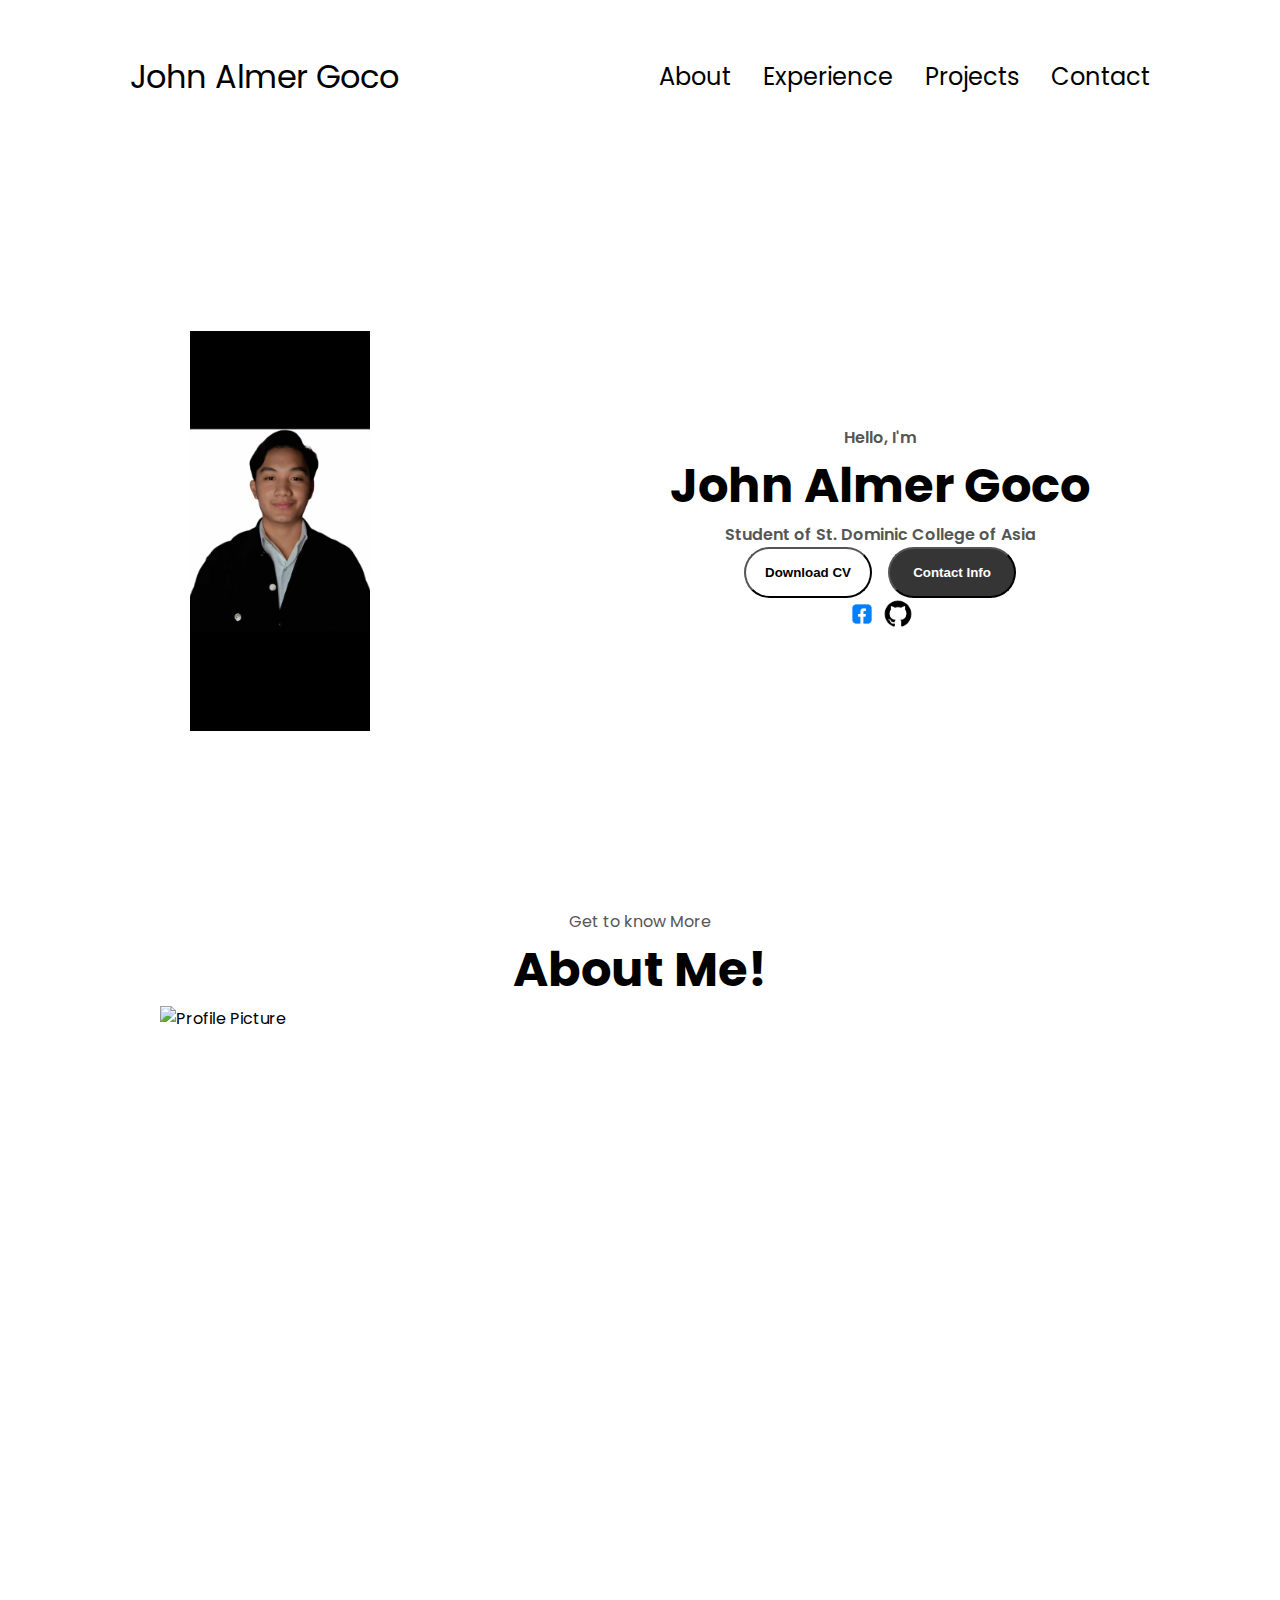
==== index.html @ 587d299a "Creating portfolio- Frontpage css/html/js" ====
<!DOCTYPE html>
<html lang="en">
<head>
    <meta charset="UTF-8">
    <meta name="viewport" content="width=device-width, initial-scale=1.0">
    <title>My Portfolio</title>
    <link rel="stylesheet" href="style.css">
    <link rel="stylesheet" href="mediaqueries.css">
</head>
<body>
    <nav id="desktop-nav">
        <div class="logo">John Almer Goco</div>
        <div>
            <ul class="nav-links">
                <li><a href="#about">About</a></li>
                <li><a href="#experience">Experience</a></li>
                <li><a href="#projects">Projects</a></li>
                <li><a href="#contact">Contact</a></li>
            </ul>
        </div>
    </nav>
    <nav id="hamburger-nav">
        <div class="logo">John Almer Goco</div>
        <div class="hamburger-menu"></div> 
        <div class="hamburger-icon" onclick="toggleMenu()">
            <span></span>
            <span></span>
            <span></span>
    </div>
    <div class="menu-links">
        <li><a href="#about" onclick="toggleMenu()">About</a></li>
        <li><a href="#experience" onclick="toggleMenu()">Experience</a></li>
        <li><a href="#projects" onclick="toggleMenu()">Projects</a></li>
        <li><a href="#contact" onclick="toggleMenu()">Contact</a></li>
      </div>
    </div>
    </nav>
    <section id="profile">
        <div class="section__pic-container">
            <img src="./assets/pp.png.jpg" alt="John Almer Goco Profile Picture"/>
        </div>
        <div class="section__text">
            <p class="section__text__p1">Hello, I'm</p>
            <h1 class="title">John Almer Goco</h1>
            <p class="secttion__text__p2">Student of St. Dominic College of Asia</p>
            <div class="btn-container">
                <button class="btn btn-color-2" 
                onclick="window.open('./assets/Goco-resume.pdf')">Download CV</button>
                <button class="btn btn-color-1" 
                onclick="window.location.href='./#contact'">Contact Info</button>
            </div>
            <div id="socials-container">
                <img 
                src="./assets/facebook-logo.png" 
                alt="My Facebook" 
                class="icon" 
                onclick="location.href= 'https://facebook.com/'"
                
                />
                <img 
                src="./assets/github-logo.png" 
                alt="My Github" 
                class="icon" 
                onclick="location.href= 'https://githubcom/'"
                
                />
            
            </div>
        </div>
    </section>
    <section id="about">
      <p class="section__text__p1">Get to know More</p>
      <h1 class="title">About Me!</h1>
      <div class="section-container">
        <div class="section__pic-container">
          <img 
          src="./assets/" 
          alt="Profile Picture"
          class="about-pic"
          />
        </div>
      </div>
    </section>
    <script src="script.js"></script>
</body>
</html>
---- style.css ----
/* GENERAL STYLING */

@import url('https://fonts.googleapis.com/css2?family=Poppins:wght@300;400;500;600&display=swap');

*{
    margin: 0;
    padding: 0;
}

body{
    font-family: 'Poppins', sans-serif;
}

html
{
    scroll-behavior: smooth;
}
p{
    color: rgb(85, 85, 85);
}

/*TRANSITION*/

a, .btn {
    transition: all 300ms ease;
}

/*DESKTOP NAV*/

nav, .nav-links{
    display: flex;
}
nav{
    justify-content: space-around;
    align-items: center;
    height: 17vh;
}
.nav-links{
    gap: 2rem;
    list-style: none;
    font-size: 1.5rem;
}
a{
    color: black;
    text-decoration: none;
    text-decoration-color: white;
}

a:hover{
    color: grey;
    text-decoration: underline;
    text-underline-offset: 1rem;
    text-decoration-color: rgb(181, 181, 181);
}

.logo{
    font-size: 2rem;
} 
.logo:hover{
    cursor: default
}
/* HAMBURGER MENU */

#hamburger-nav{
    display: none;
}

.hamburger-menu{
    position:relative;
    display: inline-block;
}

.hamburger-icon{
    display: flex;
    flex-direction: column;
    justify-content: space-between;
    height: 24px;
    width: 30px;
    cursor: pointer;
}

.hamburger-icon span{
    height: 2px;
    width: 100%;
    background-color: black;
    transition: all 0.3 ease-in-out;
}

.menu-links {
    position: absolute;
    top: 100%;
    right: 0%;
    background-color: white;
    width: fit-content;
    max-height: 0;
    overflow: hidden;
    transition: all 0.3s ease-in-out;

}
.menu-links a {
    display: block;
    padding: 10px;
    text-align: center;
    font-size: 1.5rem;
    color: black;
    text-decoration: none;
    transition: all 0.3s ease-in-out;
}

.menu-links li{
    list-style: none;
}

.menu-links.open{
    max-height: 300px;
}

.hamburger-icon.open span:first-child {
    transform: rotate(45deg) translate(10px, 5px);
}

.hamburger-icon.open span:nth-child(2) {
    opacity: 0;
}

.hamburger-icon.open span:last-child {
    transform: rotate(-45deg) translate(10px, -5px);
}

.hamburger-icon span:first-child {
    transform: none;
}

.hamburger-icon span:first-child {
    opacity: 1;
}

.hamburger-icon span:first-child { 
    transform: none;
}
/* SECTIONS */

section {
    padding-top: 4vh;
    height: 96vh;
    margin: 0 10rem;
    box-sizing: border-box;
    min-height: fit-content;
}

.section-container {
    display: flex;   
}

/* PROFILE SECTION */

#profile{
    display: flex;
    justify-content: center;
    gap: 5rem;
    height: 80vh;
}

.section__pic-container{
    display: flex;
    height: 400px;
    width: 400px;
    margin: auto 0;
}

.section__text{
    align-self: center;
    text-align: center;
}

.section__text p{
    font-weight: 600;
}

.section__text__p1 {
    text-align: center;
}

.section__text__p2 {
    font-size: 1.75rem;
    margin-bottom: 2rem;
}

.title{
    font-size: 3rem;
    text-align: center;
}

#social-container{
    display: flex;
    justify-content: center;
    margin-top: 1rem;
    gap: 1rem;  
}

/* ICONS */

.icon{
    cursor: pointer;
    height: 2rem;
}

/* BUTTON */

.btn-container{
    display: flex;
    justify-content: center;
    gap: 1rem;
}

.btn{
    font-weight: 600;
    transition: all 300ms ease;
    padding: 1rem;
    width: 8rem;
    border-radius: 2rem;
}
.btn-color-1,
.btn-color-2 {
    border: rgb(53, 53, 53) 0.1 solid;  
}

.btn-color-1:hover,
.btn-color-2:hover {
    cursor: pointer;
}

.btn-color-1,
.btn-color-2:hover {
    background: rgb(53, 53, 53);
    color: white; 
}

.btn-color-1:hover{
    background: rgb(0, 0, 0);
}

.btn-color-2 {
    background: none;
}

.btn-color-2:hover{
    border: rgb(255, 255, 255) 0.1 solid;
}

.btn-container{
    gap: 1rem;  
}
---- mediaqueries.css ----
@media screen and (max-width: 1200px) {
    #desktop-nav{
        display: none;
    }
    #hamburger-nav {
        display: flex;
    }
}
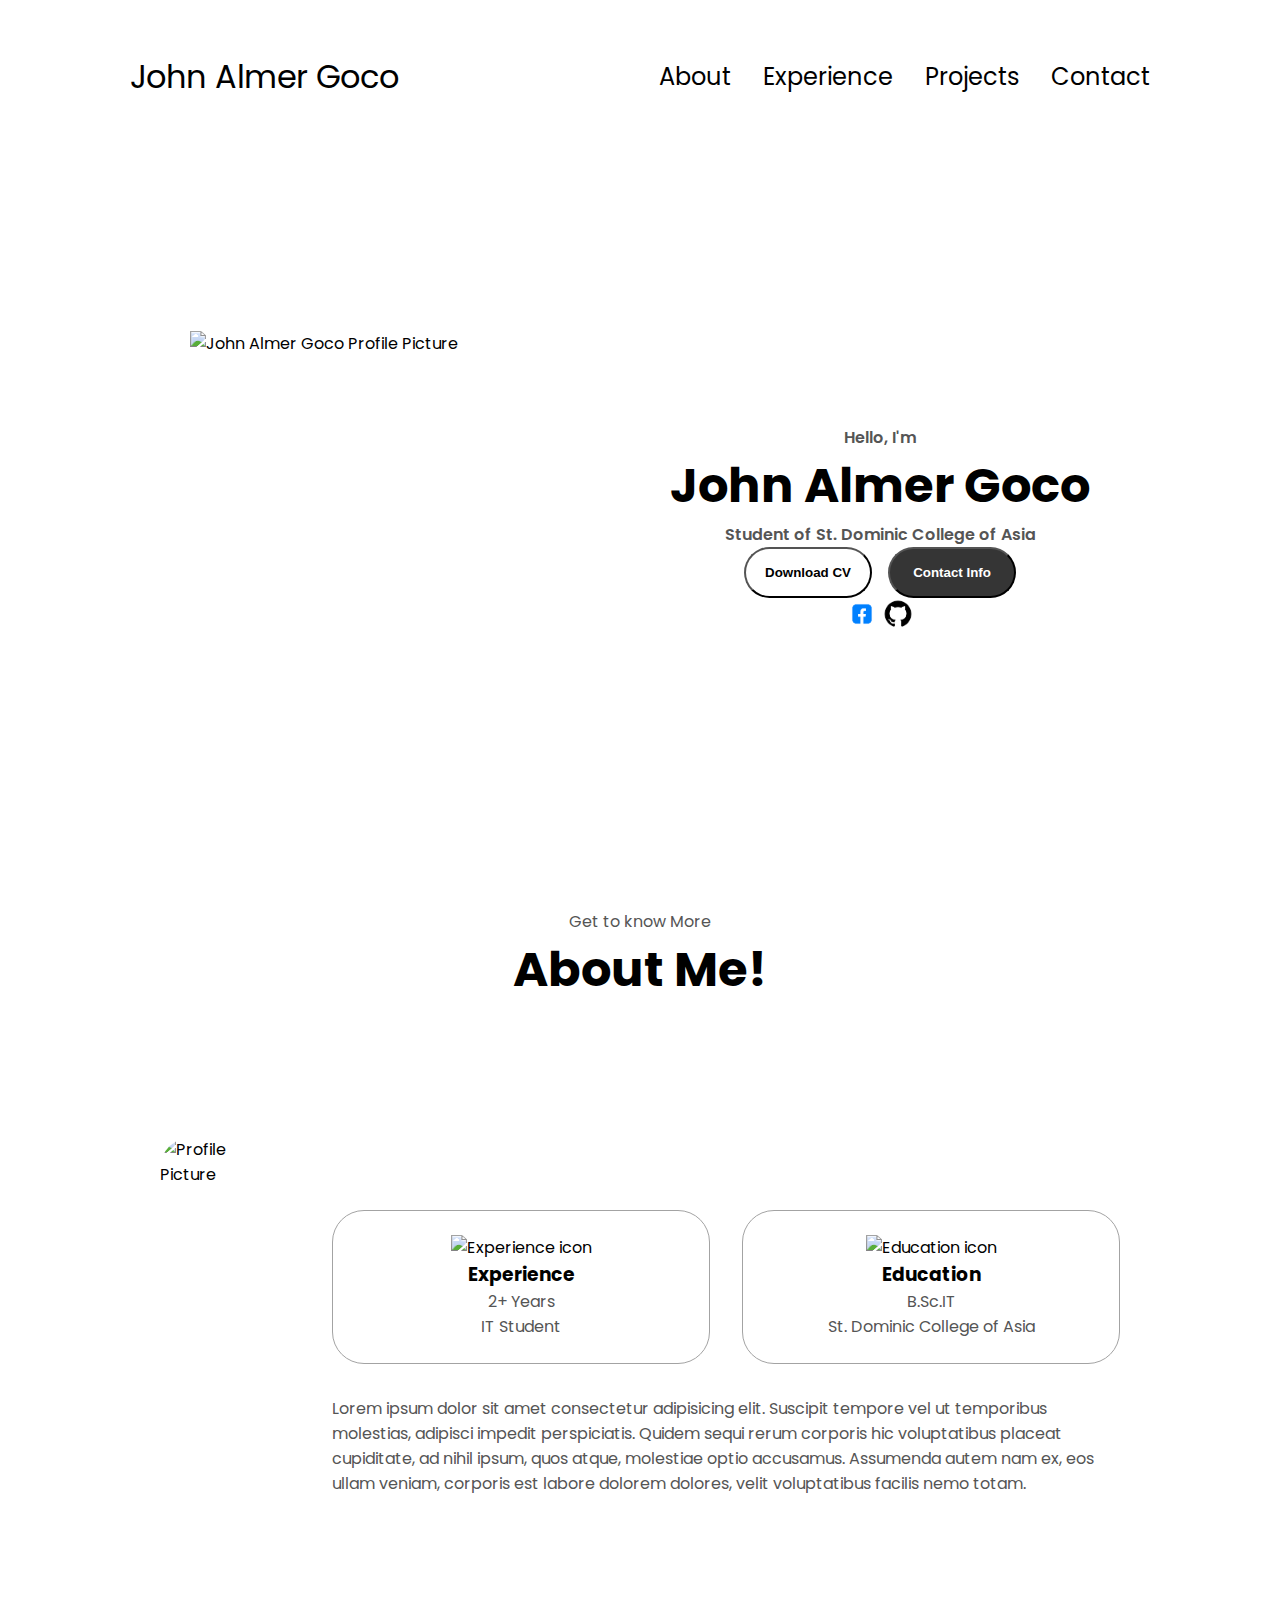
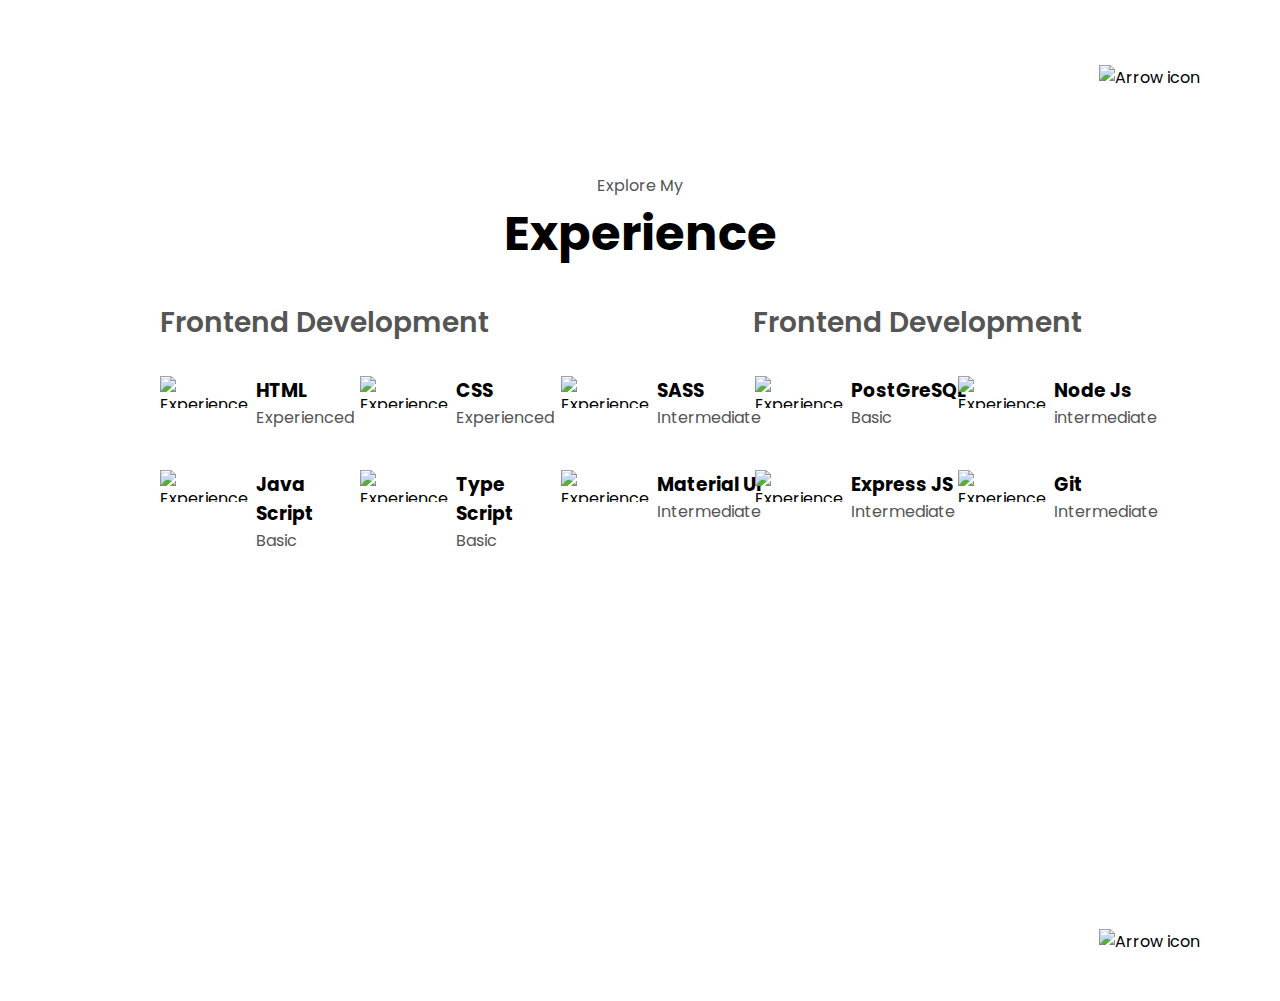
==== commit e2b616d2: "Update" ====
--- a/index.html
+++ b/index.html
@@ -37,7 +37,7 @@
     </nav>
     <section id="profile">
         <div class="section__pic-container">
-            <img src="./assets/pp.png.jpg" alt="John Almer Goco Profile Picture"/>
+            <img src="./assets/front-pp.jpg" alt="John Almer Goco Profile Picture"/>
         </div>
         <div class="section__text">
             <p class="section__text__p1">Hello, I'm</p>
@@ -61,7 +61,7 @@
                 src="./assets/github-logo.png" 
                 alt="My Github" 
                 class="icon" 
-                onclick="location.href= 'https://githubcom/'"
+                onclick="location.href= 'https://github.com/'"
                 
                 />
             
@@ -79,7 +79,161 @@
           class="about-pic"
           />
         </div>
+        <div class="about-details-container">
+            <div class="about-containers">
+                <div class="details-container">
+                    <img src="./assets/" 
+                    alt="Experience icon"
+                    class="icon"
+                    />
+                    <h3>Experience</h3>
+                    <p>2+ Years <br>IT Student</p>
+                </div>
+                <div class="details-container">
+                    <img src="./assets/" 
+                    alt="Education icon"
+                    class="icon"
+                    />
+                    <h3>Education</h3>
+                    <p>B.Sc.IT<br>St. Dominic College of Asia</p>
+                </div>
+            </div>
+            <div class="text-container">
+                <p>Lorem ipsum dolor sit amet consectetur adipisicing elit. Suscipit tempore vel ut temporibus 
+                    molestias, adipisci impedit perspiciatis. Quidem sequi rerum corporis 
+                    hic voluptatibus placeat cupiditate, ad nihil ipsum, quos atque, molestiae optio accusamus. 
+                    Assumenda autem nam ex, eos ullam veniam, corporis est labore dolorem dolores, 
+                    velit voluptatibus facilis nemo totam.
+                </p>
+            </div>
+        </div>
       </div>
+      <img src="./assets/" alt="Arrow icon" class="icon arrow" 
+      onclick="location.href= './#experience'"/>
+    </section>
+    <section id="experience">
+        <p class="section__text__p1">Explore My</p>
+        <h1 class="title">Experience</h1>
+        <div class="experience-details-container">
+            <div class="about-containers">
+                <div class="details-containers">
+                    <h2 class="experience-sub-title">Frontend Development</h2>
+                    <div class="article-container">
+                       <article>
+                        <img src="./assets/" 
+                        alt="Experience icon"
+                        class="icon"
+                        />
+                        <div>
+                            <h3>HTML</h3>
+                            <p>Experienced</p>
+                        </div>
+                       </article>
+                       <article>
+                        <img src="./assets/" 
+                        alt="Experience icon"
+                        class="icon"
+                        />
+                        <div>
+                            <h3>CSS</h3>
+                            <p>Experienced</p>
+                        </div>
+                       </article>
+                       <article>
+                        <img src="./assets/" 
+                        alt="Experience icon"
+                        class="icon"
+                        />
+                        <div>
+                            <h3>SASS</h3>
+                            <p>Intermediate</p>
+                        </div>
+                       </article>
+                       <article>
+                        <img src="./assets/" 
+                        alt="Experience icon"
+                        class="icon"
+                        />
+                        <div>
+                            <h3>Java Script</h3>
+                            <p>Basic</p>
+                        </div>
+                       </article>
+                       <article>
+                        <img src="./assets/" 
+                        alt="Experience icon"
+                        class="icon"
+                        />
+                        <div>
+                            <h3>Type Script</h3>
+                            <p>Basic</p>
+                        </div>
+                       </article>
+                       <article>
+                        <img src="./assets/" 
+                        alt="Experience icon"
+                        class="icon"
+                        />
+                        <div>
+                            <h3>Material UI</h3>
+                            <p>Intermediate</p>
+                        </div>
+                       </article>
+                    </div>
+                </div>
+                <div class="details-containers">
+                    <h2 class="experience-sub-title">Frontend Development</h2>
+                    <div class="article-container">
+                       <article>
+                        <img src="./assets/" 
+                        alt="Experience icon"
+                        class="icon"
+                        />
+                        <div>
+                            <h3>PostGreSQL</h3>
+                            <p>Basic</p>
+                        </div>
+                       </article>
+                       <article>
+                        <img src="./assets/" 
+                        alt="Experience icon"
+                        class="icon"
+                        />
+                        <div>
+                            <h3>Node Js</h3>
+                            <p>intermediate</p>
+                        </div>
+                       </article>
+                       <article>
+                        <img src="./assets/" 
+                        alt="Experience icon"
+                        class="icon"
+                        />
+                        <div>
+                            <h3>Express JS</h3>
+                            <p>Intermediate</p>
+                        </div>
+                       </article>
+                       <article>
+                        <img src="./assets/" 
+                        alt="Experience icon"
+                        class="icon"
+                        />
+                        <div>
+                            <h3>Git</h3>
+                            <p>Intermediate</p>
+                        </div>
+                       </article>
+                    </div>
+                </div>
+            </div>
+        </div>
+        <img 
+        src="./assets/" 
+        alt="Arrow icon" 
+        class="icon arrow" 
+        onclick="location.href= './#experience'"
+        />
     </section>
     <script src="script.js"></script>
 </body>
--- a/style.css
+++ b/style.css
@@ -252,5 +252,96 @@
     gap: 1rem;  
 }
 
-
-
+/* ABOUT SECTION */
+
+#about{
+   position: relative;
+}
+
+.about-containers {
+    gap: 2rem;
+    margin-bottom: 2rem;
+    margin-top: 2rem;
+}
+
+.about-details-container{
+    justify-content: center;
+    flex-direction: column;
+}
+
+.about-containers, 
+.about-details-container{
+    display: flex;
+}
+
+.about-pic {
+    border-radius: 2rem;
+}
+
+.arrow{
+    position: absolute;
+    right: -5rem;
+    bottom: 2.5rem;
+}
+
+.details-container {
+    padding: 1.5rem;
+    flex: 1;
+    background: white;
+    border-radius: 2rem;
+    border: rgb(53, 53, 53) 0.1rem solid;
+    border-color: rgb(163, 163, 163);
+    text-align: center;
+}
+
+.section-container{
+    gap: 4rem;
+    height: 80%;
+}
+
+.section__pic-container{
+    height: 400px;
+    width: 400px;
+    margin: auto 0;
+}
+/* EXPERIENCE SECTION */
+
+#experience{
+    position: relative;
+}
+
+.experience-sub-title{
+    color: rgb(85, 85, 85);
+    font-weight: 600;
+    font-size: 1.75rem;
+    margin-bottom: 2rem;
+}
+
+.experience-details-container{
+    display: flex;
+    justify-content: center;
+    flex-direction: column;
+}
+
+.article-container{
+    display: flex;
+    text-align: initial;
+    flex-wrap: wrap;
+    flex-direction: row;
+    gap: 2.5rem;
+    justify-content: space-around;
+}
+
+article{
+    display: flex;
+    width: 10rem;
+    justify-content: space-around;
+    gap: 0.5rem;
+}
+
+article .icon{
+    cursor: default;
+}
+
+
+
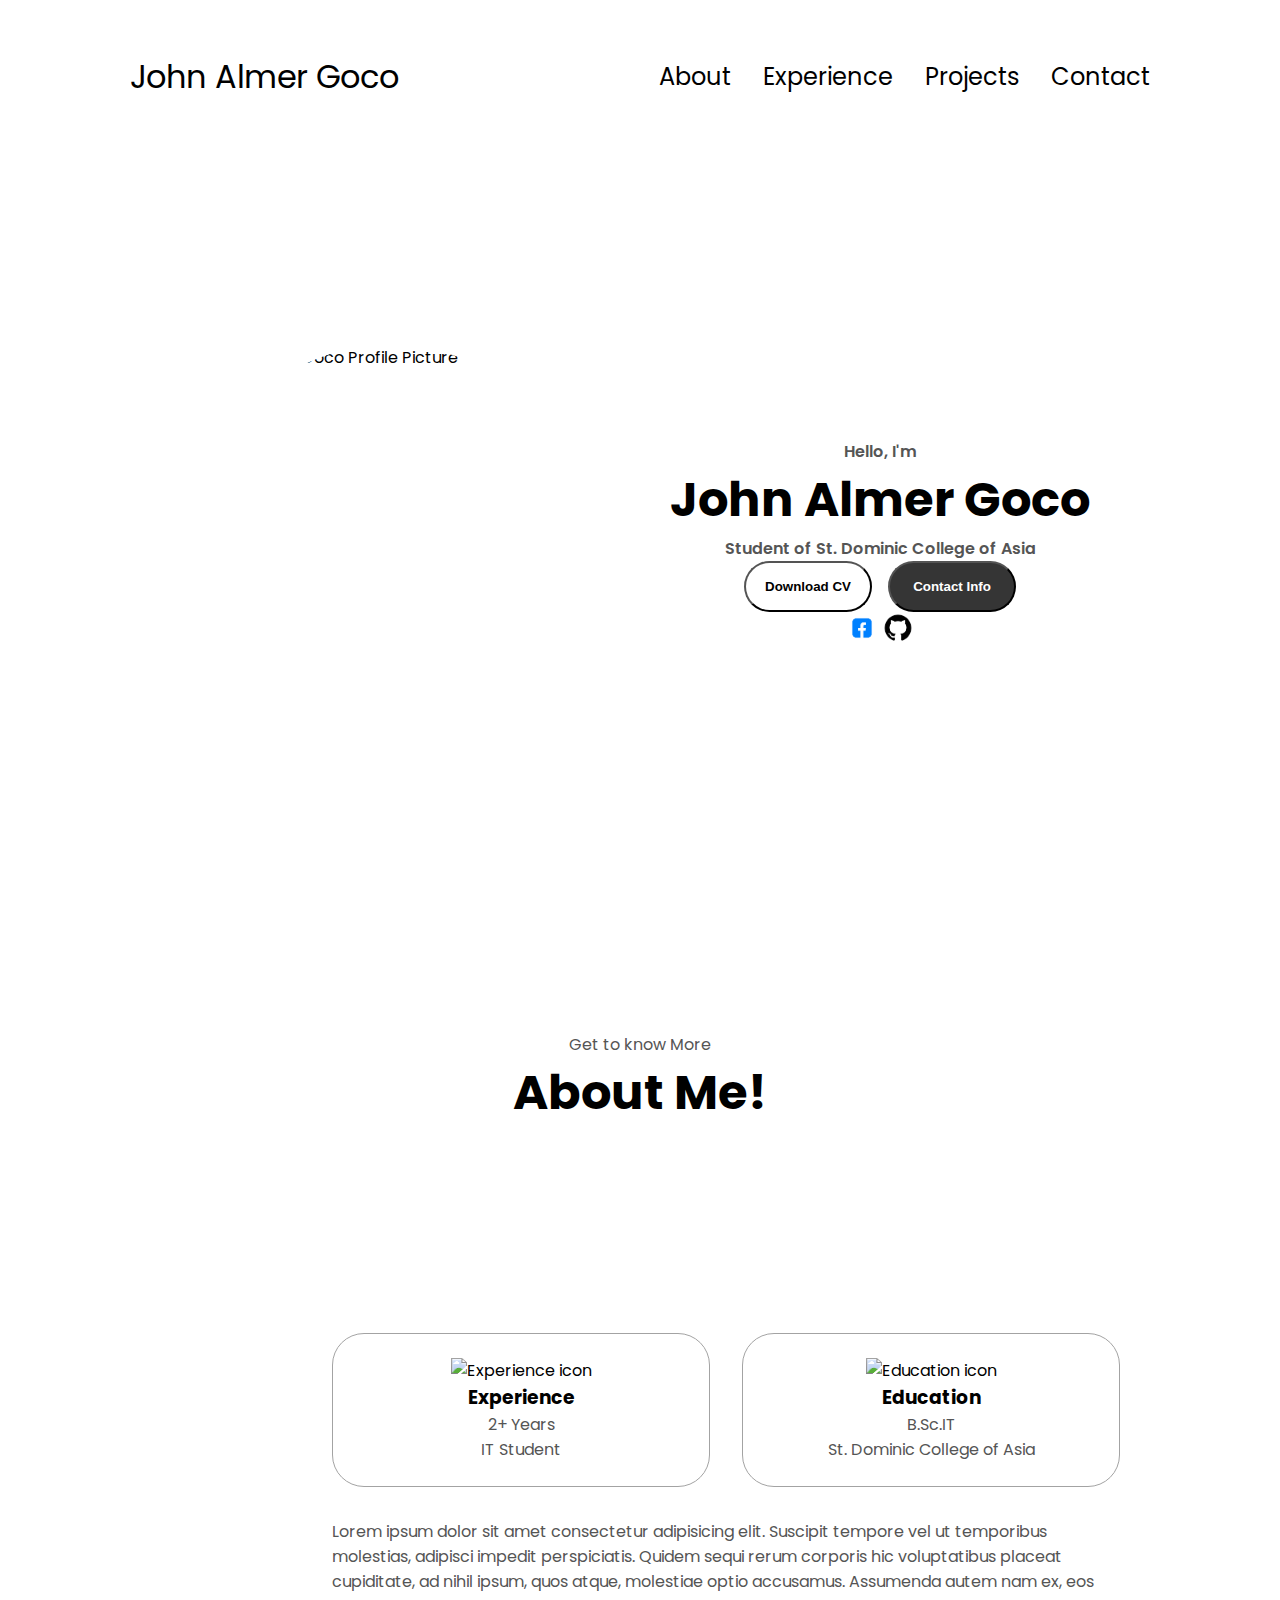
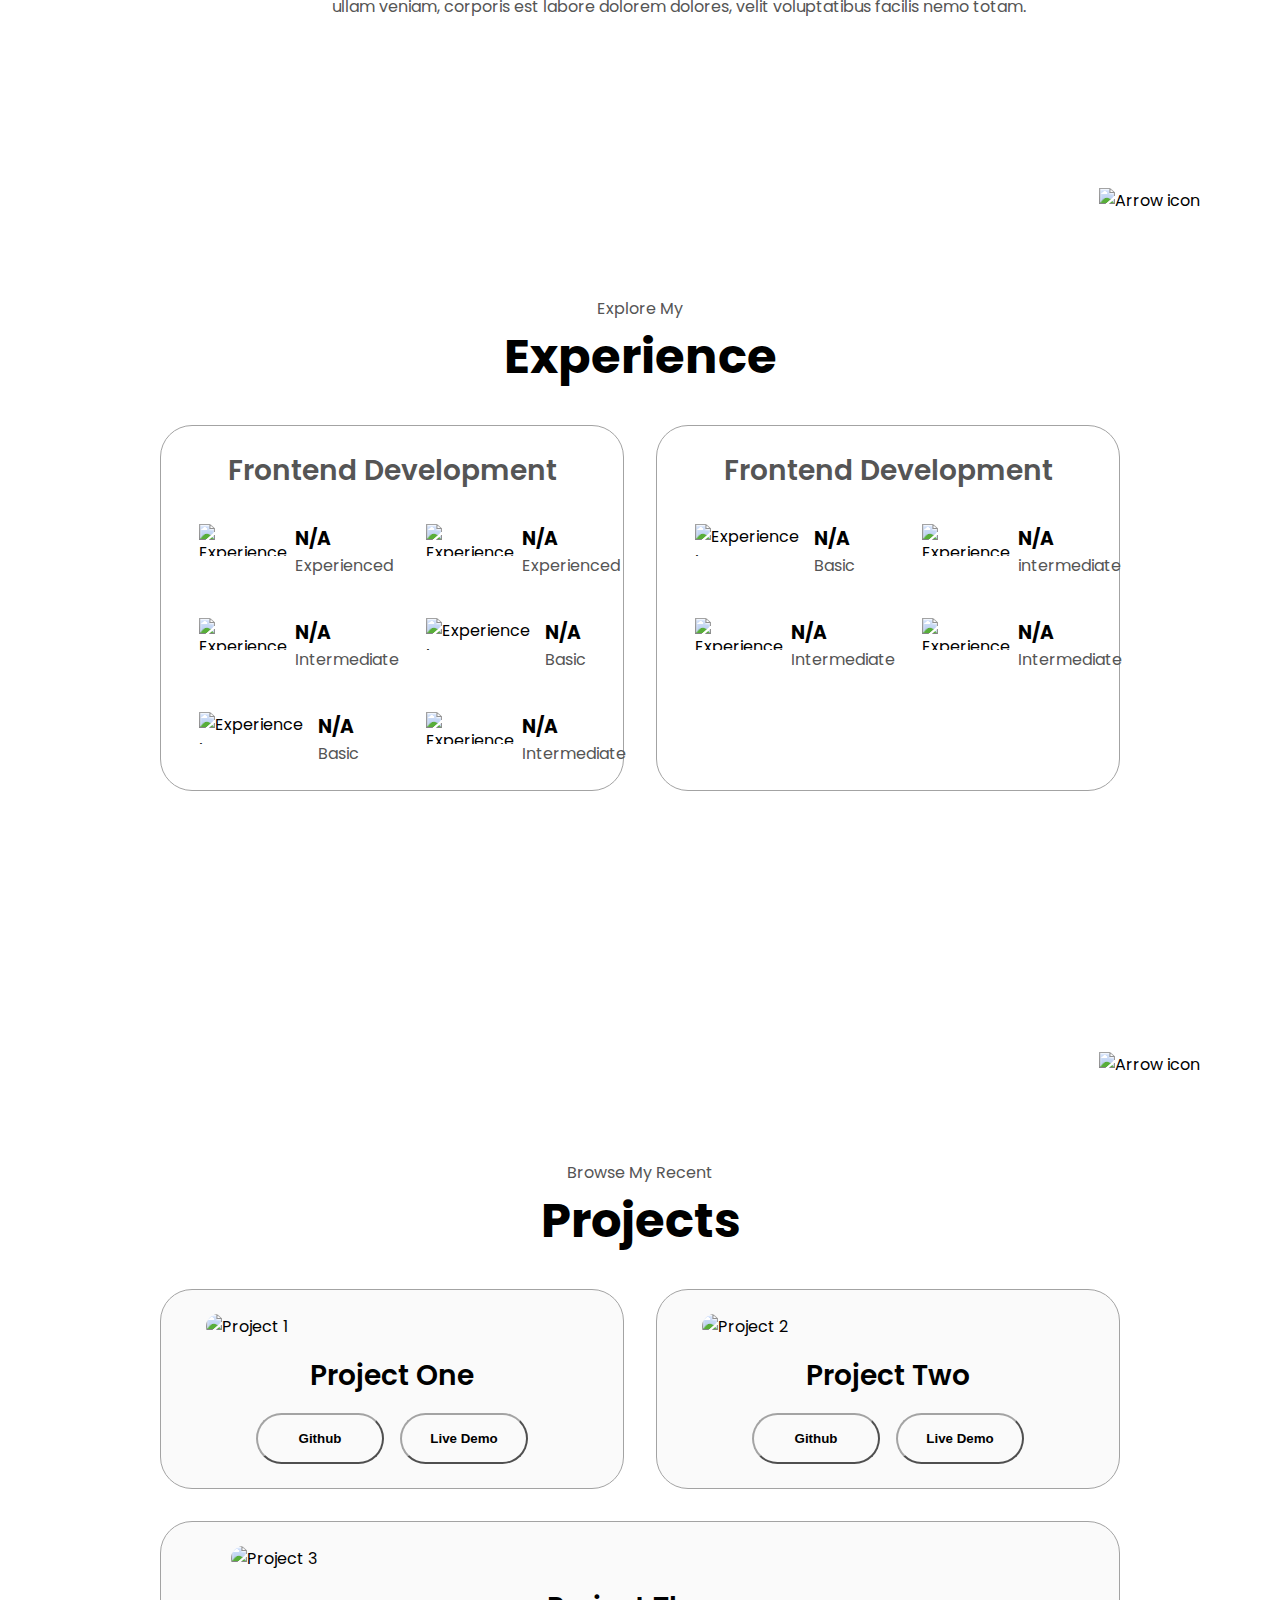
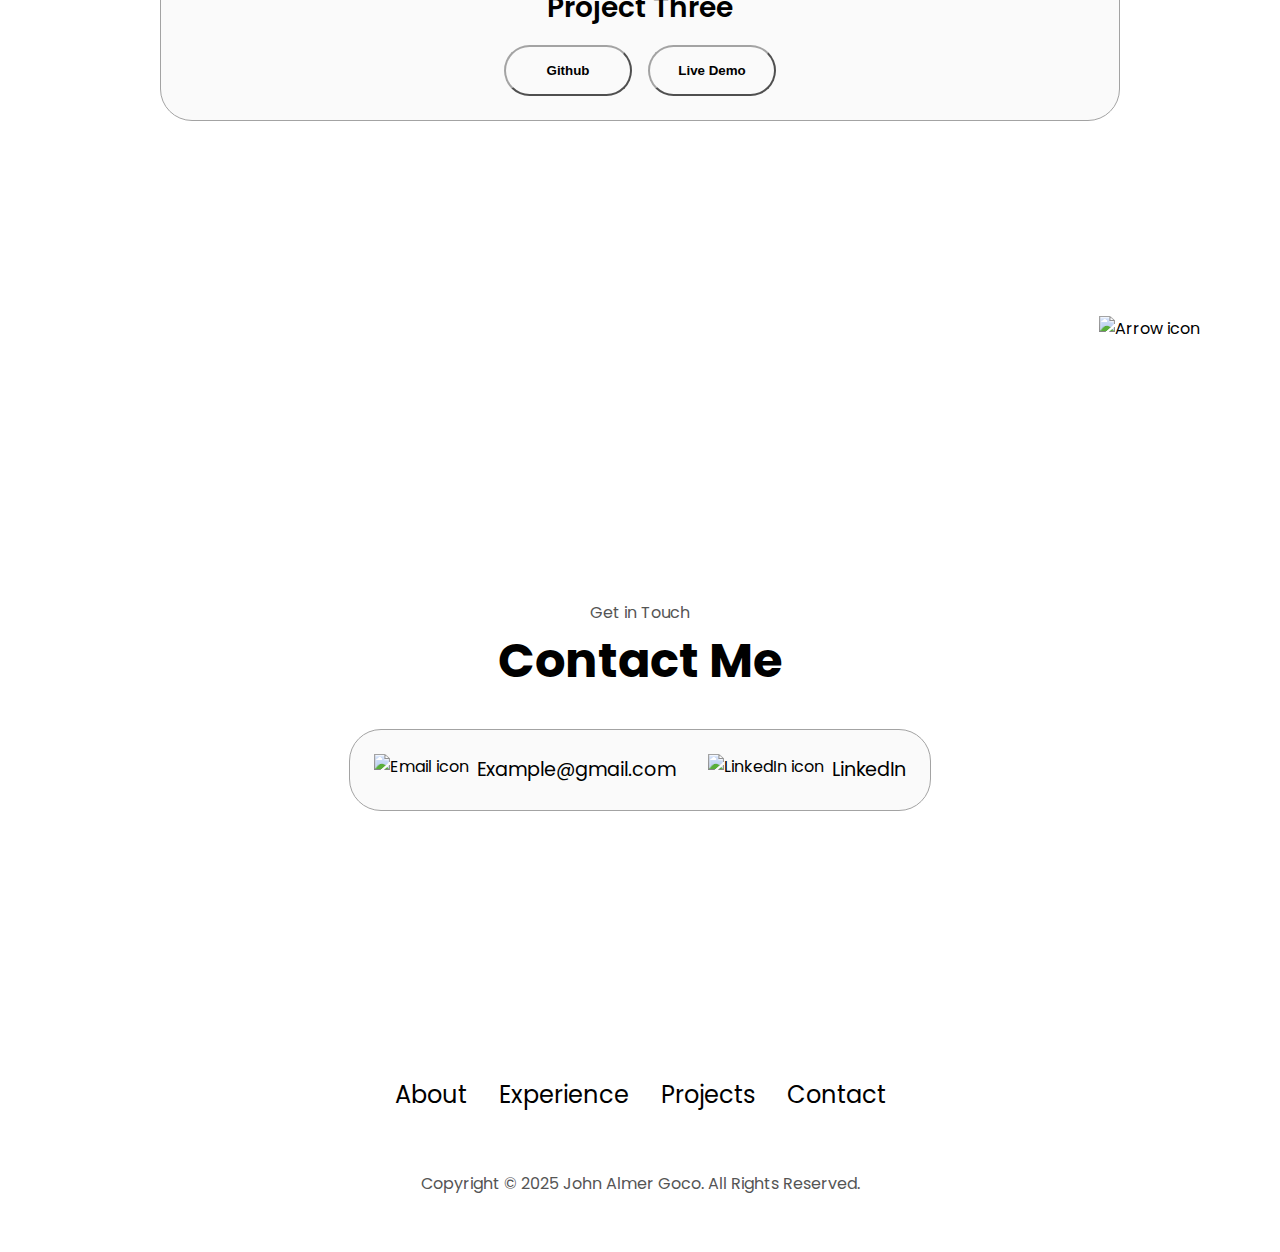
==== commit 2affc419: "Update" ====
--- a/index.html
+++ b/index.html
@@ -37,7 +37,9 @@
     </nav>
     <section id="profile">
         <div class="section__pic-container">
-            <img src="./assets/front-pp.jpg" alt="John Almer Goco Profile Picture"/>
+            <img src="./assets/front-pp.jpg" alt="John Almer Goco Profile Picture"
+            class="profile-pic"
+            />
         </div>
         <div class="section__text">
             <p class="section__text__p1">Hello, I'm</p>
@@ -74,7 +76,7 @@
       <div class="section-container">
         <div class="section__pic-container">
           <img 
-          src="./assets/" 
+          src="./assets/front-pp.jpg" 
           alt="Profile Picture"
           class="about-pic"
           />
@@ -82,7 +84,7 @@
         <div class="about-details-container">
             <div class="about-containers">
                 <div class="details-container">
-                    <img src="./assets/" 
+                    <img src="./assets/experience-badge.png" 
                     alt="Experience icon"
                     class="icon"
                     />
@@ -90,7 +92,7 @@
                     <p>2+ Years <br>IT Student</p>
                 </div>
                 <div class="details-container">
-                    <img src="./assets/" 
+                    <img src="./assets/education-icon.png" 
                     alt="Education icon"
                     class="icon"
                     />
@@ -108,7 +110,7 @@
             </div>
         </div>
       </div>
-      <img src="./assets/" alt="Arrow icon" class="icon arrow" 
+      <img src="./assets/down-arrow.png" alt="Arrow icon" class="icon arrow" 
       onclick="location.href= './#experience'"/>
     </section>
     <section id="experience">
@@ -116,111 +118,111 @@
         <h1 class="title">Experience</h1>
         <div class="experience-details-container">
             <div class="about-containers">
-                <div class="details-containers">
+                <div class="details-container">
                     <h2 class="experience-sub-title">Frontend Development</h2>
                     <div class="article-container">
                        <article>
-                        <img src="./assets/" 
-                        alt="Experience icon"
-                        class="icon"
-                        />
-                        <div>
-                            <h3>HTML</h3>
+                        <img src="./assets/experience-icon.png" 
+                        alt="Experience icon"
+                        class="icon"
+                        />
+                        <div>
+                            <h3>N/A</h3>
                             <p>Experienced</p>
                         </div>
                        </article>
                        <article>
-                        <img src="./assets/" 
-                        alt="Experience icon"
-                        class="icon"
-                        />
-                        <div>
-                            <h3>CSS</h3>
+                        <img src="./assets/experience-icon.png" 
+                        alt="Experience icon"
+                        class="icon"
+                        />
+                        <div>
+                            <h3>N/A</h3>
                             <p>Experienced</p>
                         </div>
                        </article>
                        <article>
-                        <img src="./assets/" 
-                        alt="Experience icon"
-                        class="icon"
-                        />
-                        <div>
-                            <h3>SASS</h3>
+                        <img src="./assets/experience-icon.png" 
+                        alt="Experience icon"
+                        class="icon"
+                        />
+                        <div>
+                            <h3>N/A</h3>
                             <p>Intermediate</p>
                         </div>
                        </article>
                        <article>
-                        <img src="./assets/" 
-                        alt="Experience icon"
-                        class="icon"
-                        />
-                        <div>
-                            <h3>Java Script</h3>
+                        <img src="./assets/experience-icon.png" 
+                        alt="Experience icon"
+                        class="icon"
+                        />
+                        <div>
+                            <h3>N/A</h3>
                             <p>Basic</p>
                         </div>
                        </article>
                        <article>
-                        <img src="./assets/" 
-                        alt="Experience icon"
-                        class="icon"
-                        />
-                        <div>
-                            <h3>Type Script</h3>
+                        <img src="./assets/experience-icon.png" 
+                        alt="Experience icon"
+                        class="icon"
+                        />
+                        <div>
+                            <h3>N/A</h3>
                             <p>Basic</p>
                         </div>
                        </article>
                        <article>
-                        <img src="./assets/" 
-                        alt="Experience icon"
-                        class="icon"
-                        />
-                        <div>
-                            <h3>Material UI</h3>
+                        <img src="./assets/experience-icon.png" 
+                        alt="Experience icon"
+                        class="icon"
+                        />
+                        <div>
+                            <h3>N/A</h3>
                             <p>Intermediate</p>
                         </div>
                        </article>
                     </div>
                 </div>
-                <div class="details-containers">
+                <div class="details-container">
                     <h2 class="experience-sub-title">Frontend Development</h2>
                     <div class="article-container">
                        <article>
-                        <img src="./assets/" 
-                        alt="Experience icon"
-                        class="icon"
-                        />
-                        <div>
-                            <h3>PostGreSQL</h3>
+                        <img src="./assets/experience-icon.png" 
+                        alt="Experience icon"
+                        class="icon"
+                        />
+                        <div>
+                            <h3>N/A</h3>
                             <p>Basic</p>
                         </div>
                        </article>
                        <article>
-                        <img src="./assets/" 
-                        alt="Experience icon"
-                        class="icon"
-                        />
-                        <div>
-                            <h3>Node Js</h3>
+                        <img src="./assets/experience-icon.png" 
+                        alt="Experience icon"
+                        class="icon"
+                        />
+                        <div>
+                            <h3>N/A</h3>
                             <p>intermediate</p>
                         </div>
                        </article>
                        <article>
-                        <img src="./assets/" 
-                        alt="Experience icon"
-                        class="icon"
-                        />
-                        <div>
-                            <h3>Express JS</h3>
+                        <img src="./assets/experience-icon.png" 
+                        alt="Experience icon"
+                        class="icon"
+                        />
+                        <div>
+                            <h3>N/A</h3>
                             <p>Intermediate</p>
                         </div>
                        </article>
                        <article>
-                        <img src="./assets/" 
-                        alt="Experience icon"
-                        class="icon"
-                        />
-                        <div>
-                            <h3>Git</h3>
+                        <img src="./assets/experience-icon.png" 
+                        alt="Experience icon"
+                        class="icon"
+                        />
+                        <div>
+                            <h3>N/A</h3>
                             <p>Intermediate</p>
                         </div>
                        </article>
@@ -229,12 +231,132 @@
             </div>
         </div>
         <img 
-        src="./assets/" 
+        src="./assets/down-arrow.png" 
         alt="Arrow icon" 
         class="icon arrow" 
         onclick="location.href= './#experience'"
         />
     </section>
+    <section id="projects">
+         <p class="section__text__p1">Browse My Recent</p>
+         <h1 class="title">Projects</h1>
+         <div class="experience-details-container">
+            <div class="about-containers">
+            <div class="details-container color-container">
+                <div class="article-container">
+                    <img src="./assets/project-one.jpg" alt="Project 1"
+                    class="project-img"
+                     />
+                </div>
+                <h2 class="experience-sub-title project-title">Project One</h2>
+                <div class="btn-container">
+                    <button 
+                    class="btn btn-color-2 project-btn" onclick="location
+                    .href='https://Github.com'"
+                    >
+                        Github
+                    </button>
+                    <button 
+                    class="btn btn-color-2 project-btn" onclick="location
+                    .href='https://Github.com'"
+                    >
+                        Live Demo
+                    </button>
+                </div>
+            </div>
+            <div class="details-container color-container">
+                <div class="article-container">
+                    <img src="./assets/project-two.jpg" alt="Project 2"
+                    class="project-img"
+                     />
+                </div>
+                <h2 class="experience-sub-title project-title">Project Two</h2>
+                <div class="btn-container">
+                    <button 
+                    class="btn btn-color-2 project-btn" onclick="location
+                    .href='https://Github.com'"
+                    >
+                        Github
+                    </button>
+                    <button 
+                    class="btn btn-color-2 project-btn" onclick="location
+                    .href='https://Github.com'"
+                    >
+                        Live Demo
+                    </button>
+                </div>
+            </div>
+            <div class="details-container color-container">
+                <div class="article-container">
+                    <img src="./assets/project-three.jpg" alt="Project 3"
+                    class="project-img"
+                     />
+                </div>
+                <h2 class="experience-sub-title project-title">Project Three</h2>
+                <div class="btn-container">
+                    <button 
+                    class="btn btn-color-2 project-btn" onclick="location
+                    .href='https://Github.com'"
+                    >
+                        Github
+                    </button>
+                    <button 
+                    class="btn btn-color-2 project-btn" onclick="location
+                    .href='https://Github.com'"
+                    >
+                        Live Demo
+                    </button>
+                </div>
+            </div>
+        </div>
+    </div>
+         <img 
+         src="./assets/down-arrow.png" 
+         alt="Arrow icon" 
+         class="icon arrow" 
+         onclick="location.href= './#projects'"
+         />
+    </section>
+    <section id="contact">
+        <p class="section__text__p1">Get in Touch</p>
+        <h1 class="title">Contact Me</h1>
+        <div class="contact-info-upper-container">
+            <div class="contact-info-container">
+                <img 
+                src="./assets/Mail-Icon.png" 
+                alt="Email icon"
+                class="icon contact-icon"
+                />
+                <p><a href="mailto:examplemail@gmail.com">Example@gmail.com</a>
+                </p>
+            </div>
+            <div class="contact-info-container">
+                <img 
+                src="./assets/Linkedin-Icon.png" 
+                alt="LinkedIn icon"
+                class="icon contact-icon"
+                />
+                <p><a href="https://www.linkedin.com">LinkedIn</a>
+                </p>
+            </div>
+        </div>
+
+    </section>
+    <footer>
+        <nav>
+            <div class="nav-links-container">
+                <ul class="nav-links">
+                    <li><a href="#about">About</a></li>
+                    <li><a href="#experience">Experience</a></li>
+                    <li><a href="#projects">Projects</a></li>
+                    <li><a href="#contact">Contact</a></li>
+                </ul>  
+            </div>
+        </nav>
+        <p>Copyright &#169; 2025 John Almer Goco. All Rights Reserved.</p>
+      </footer>  
+       
     <script src="script.js"></script>
 </body>
-</html>+</html>
+
--- a/style.css
+++ b/style.css
@@ -87,7 +87,7 @@
 }
 
 .menu-links {
-    position: absolute;
+    position: relative;
     top: 100%;
     right: 0%;
     background-color: white;
@@ -159,6 +159,14 @@
     justify-content: center;
     gap: 5rem;
     height: 80vh;
+    
+}
+
+.profile-pic{
+    border-radius: 50%;
+    height: 400px;
+    width: 400px;
+    border: rgb(53, 53, 53);
 }
 
 .section__pic-container{
@@ -166,6 +174,8 @@
     height: 400px;
     width: 400px;
     margin: auto 0;
+    clip-path: circle(50% at 50% 50%);
+
 }
 
 .section__text{
@@ -343,5 +353,94 @@
     cursor: default;
 }
 
-
-
+/* Projects Section*/
+
+#projects{
+    position: relative;
+}
+
+.color-container{
+    border-color: rgb(163, 163, 163);
+    background: rgb(250, 250, 250);
+}
+
+.project-img{
+    border-radius: 2rem;
+    width: 90%;
+    height: 90%;
+}
+
+.project-title{
+    margin: 1rem;
+    color: black;
+}
+
+.project-btn{
+    color: black;
+    border-color: rgb(163, 163, 163);
+}
+
+/* Contact Secttion */
+
+#contact{
+    display: flex;
+    justify-content: center;
+    flex-direction: column;
+    height: 70vh;
+}
+
+.contact-info-upper-container{
+    display: flex;
+    justify-content: center;
+    border-radius: 2rem;
+    border: rgb(53, 53, 53) 0.1rem solid;
+    border-color: rgb(163, 163, 163);
+    background: rgb(250, 250, 250);
+    margin: 2rem auto;
+    padding: 0.5rem;
+}
+
+.contact-info-container{
+    display: flex;
+    align-items: center;
+    justify-content: center;
+    gap: 0.5rem;
+    margin: 1rem;
+}
+
+.contact-info-container p{
+    font-size: larger;
+}
+
+.contact-icon{
+    cursor: default;
+
+} 
+
+.email-icon {
+
+    height: 2.5rem;
+}
+
+/* Footer Section */
+
+footer{
+    height: 26vh;
+    margin: 0 1rem;
+}
+
+footer p{
+    text-align: center;
+    
+}
+
+
+
+
+
+
+
+
+
+
+
--- a/mediaqueries.css
+++ b/mediaqueries.css
@@ -1,3 +1,14 @@
+@media screen and (max-width: 1400px) {
+    #profile{
+        height: 83vh;
+        margin-bottom: 6rem;
+    }
+    .about-containers{
+        flex-wrap: wrap;
+
+    }
+}
+
 @media screen and (max-width: 1200px) {
     #desktop-nav{
         display: none;
@@ -5,4 +16,90 @@
     #hamburger-nav {
         display: flex;
     }
+
+    #experience,
+    .experience-details-container{
+        margin-top: 2rem;  
+    }
+    #profile,
+    .section-container{
+        display: block;
+    }
+
+    .arrow{
+        display: none;
+    }
+
+    section,
+    .section-container{
+        height: fit-content;  
+    }
+    section{
+        margin: 0.5%;
+    }
+    .sectio__pic-container{
+        width: 275px;
+        height: 275px;
+        margin: 0 auto 2rem;
+    }
+    .about-containers{
+        margin-top: 0;
+    }
+}
+
+@media screen and (max-width: 600px) {
+        #contact, 
+        footer{
+            height: 50vh;
+
+        }
+        #profile{
+            height: 83vh;
+            margin-bottom: 0;
+        }
+        article{
+            font-size: 1rem;
+        }
+        footer nav{
+            height: fit-content;
+            margin-bottom: 2rem;
+        }
+        .about-containers,
+        .contact-info-upper-container,
+        .btn-container{
+            flex-wrap: wrap;
+        }
+        .contact-info-container{
+            margin: 0;
+        }
+        .contact-info-container p, 
+        .nav-links li a{
+            font-size: 1rem;
+        }
+        .experience-sub-title{
+            font-size: 1.25rem;
+        }
+        .logo{
+            font-size: 1.5rem;
+        }
+        .nav-links{
+            flex-direction: column;
+            gap: 0.5rem;
+            text-align: center;
+        }
+        .section__pic-container{
+            width: auto;
+            height: 46vw;
+            justify-content: center;
+            margin-bottom: 2rem;
+        }
+        .section__text__p2{
+            font-size: 1.25rem;
+        }
+        title{
+            font-size: 2rem;
+        }
+        .text-container{
+            text-align: justify;
+        }
 }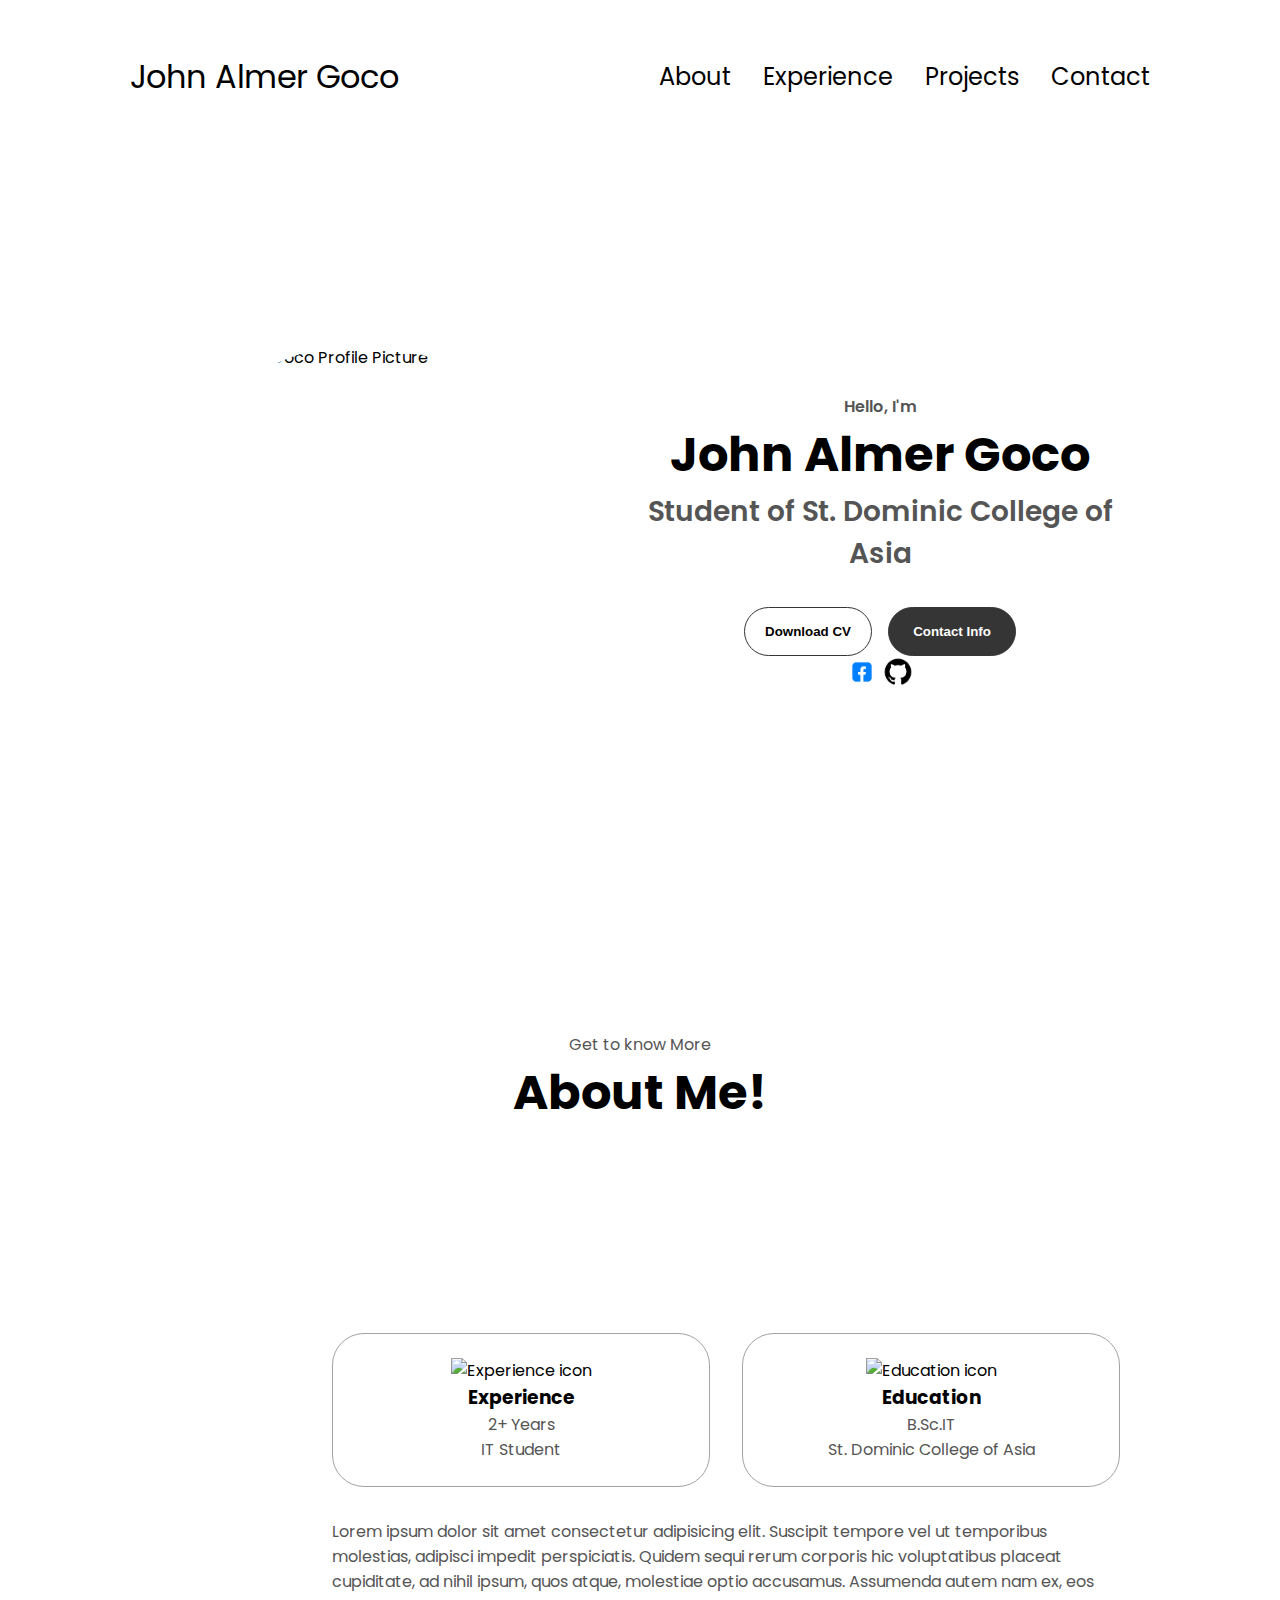
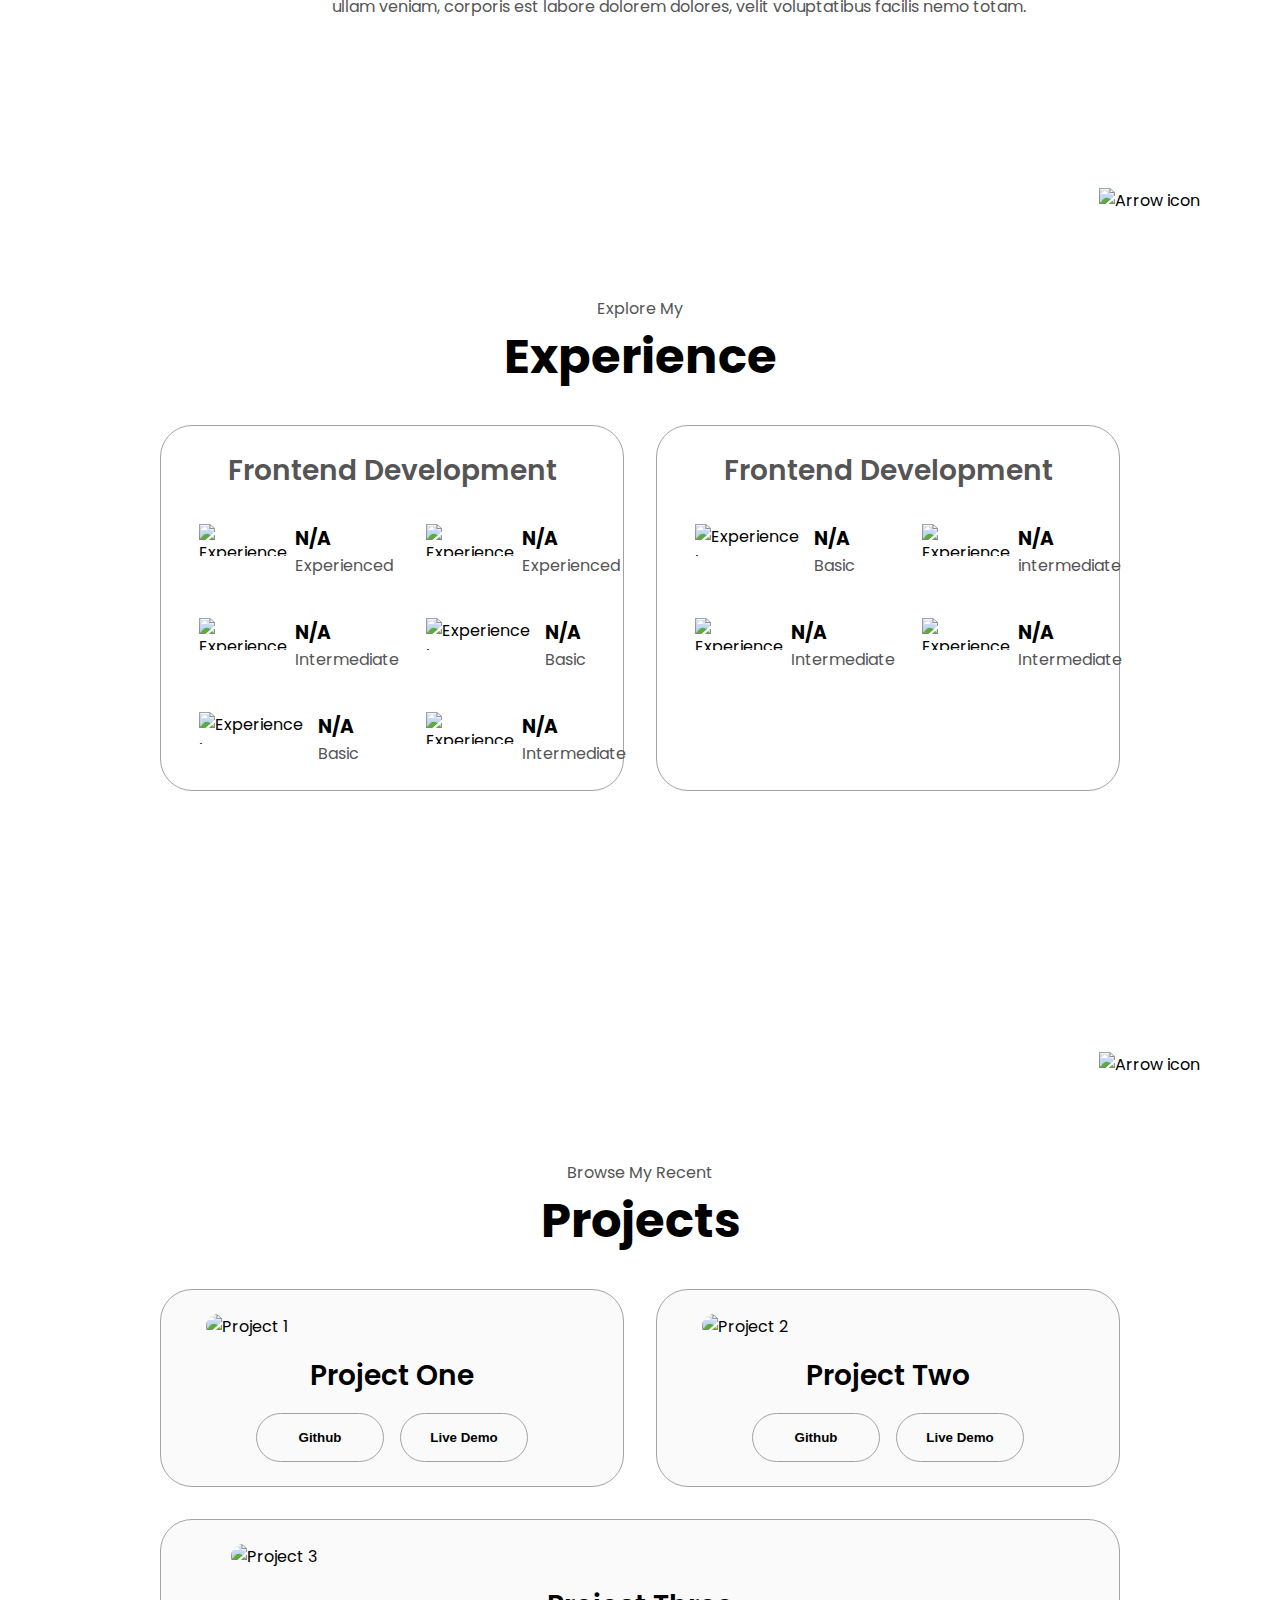
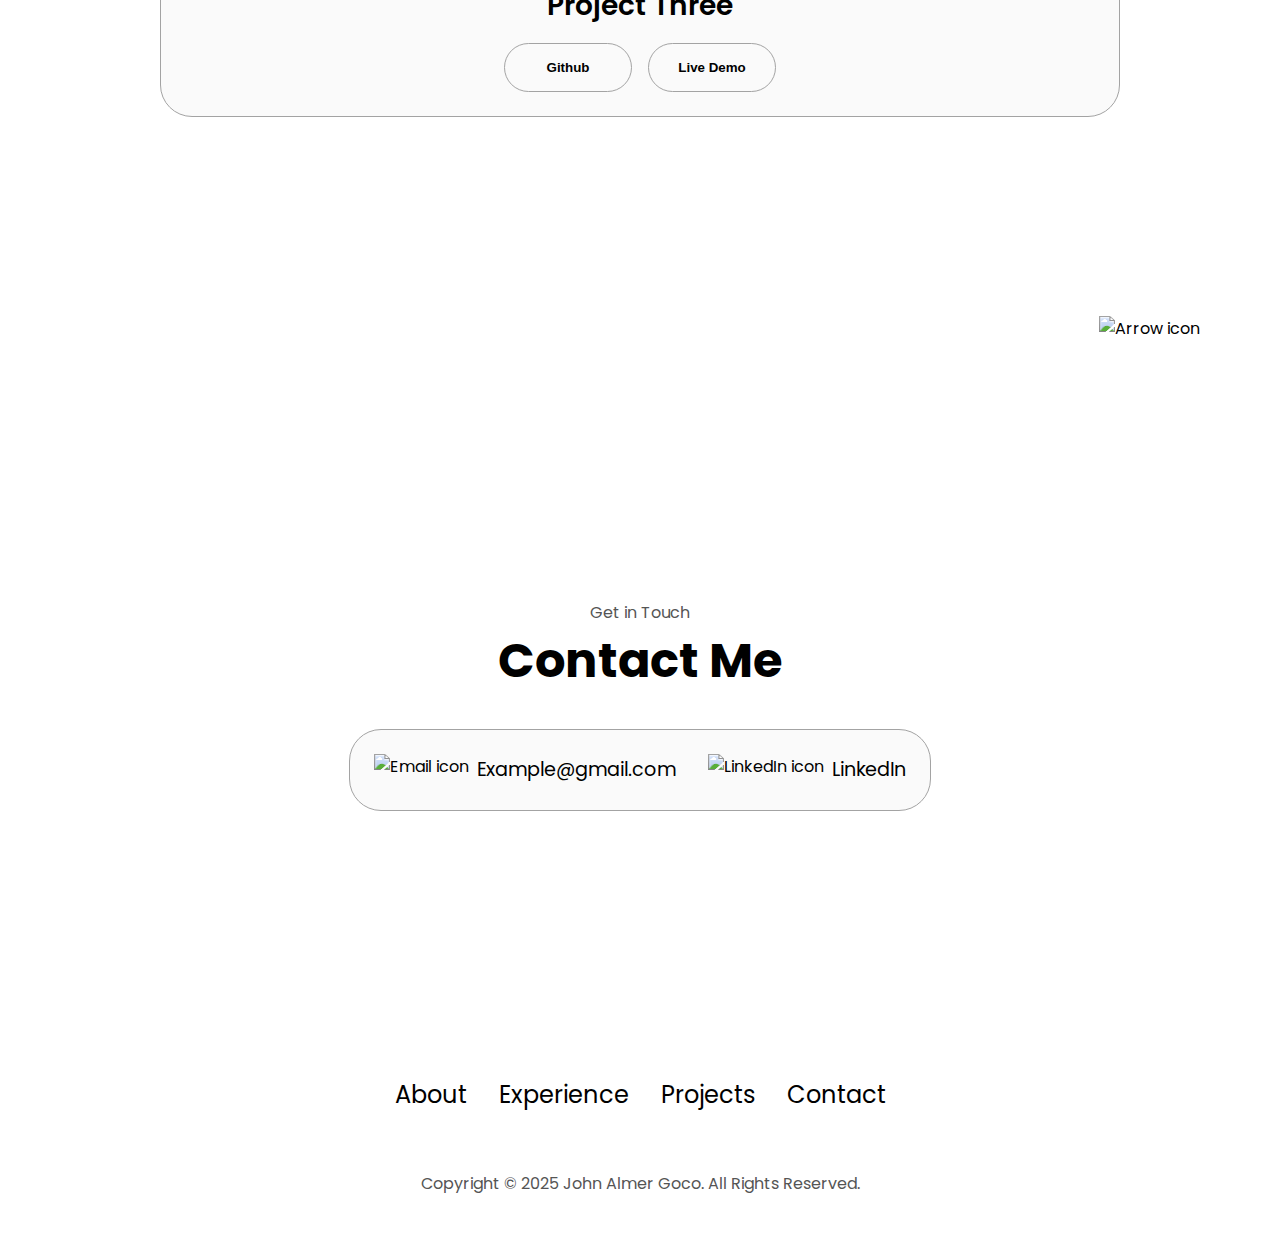
==== commit 4d10f867: "update" ====
--- a/index.html
+++ b/index.html
@@ -26,7 +26,9 @@
             <span></span>
             <span></span>
             <span></span>
-    </div>
+        </div>
+    </nav> 
+
     <div class="menu-links">
         <li><a href="#about" onclick="toggleMenu()">About</a></li>
         <li><a href="#experience" onclick="toggleMenu()">Experience</a></li>
@@ -44,7 +46,7 @@
         <div class="section__text">
             <p class="section__text__p1">Hello, I'm</p>
             <h1 class="title">John Almer Goco</h1>
-            <p class="secttion__text__p2">Student of St. Dominic College of Asia</p>
+            <p class="section__text__p2">Student of St. Dominic College of Asia</p>
             <div class="btn-container">
                 <button class="btn btn-color-2" 
                 onclick="window.open('./assets/Goco-resume.pdf')">Download CV</button>
@@ -56,15 +58,15 @@
                 src="./assets/facebook-logo.png" 
                 alt="My Facebook" 
                 class="icon" 
-                onclick="location.href= 'https://facebook.com/'"
+                onclick="location.href= 'https://www.facebook.com/johnalmer.goco.5'"
                 
                 />
                 <img 
                 src="./assets/github-logo.png" 
                 alt="My Github" 
                 class="icon" 
-                onclick="location.href= 'https://github.com/'"
-                
+                onclick="location.href= 'https://github.com/git-gocojohnalmer'"
+
                 />
             
             </div>
@@ -244,7 +246,7 @@
             <div class="about-containers">
             <div class="details-container color-container">
                 <div class="article-container">
-                    <img src="./assets/project-one.jpg" alt="Project 1"
+                    <img src="./assets/" alt="Project 1"
                     class="project-img"
                      />
                 </div>
@@ -266,7 +268,7 @@
             </div>
             <div class="details-container color-container">
                 <div class="article-container">
-                    <img src="./assets/project-two.jpg" alt="Project 2"
+                    <img src="./assets/" alt="Project 2"
                     class="project-img"
                      />
                 </div>
@@ -288,7 +290,7 @@
             </div>
             <div class="details-container color-container">
                 <div class="article-container">
-                    <img src="./assets/project-three.jpg" alt="Project 3"
+                    <img src="./assets/" alt="Project 3"
                     class="project-img"
                      />
                 </div>
--- a/style.css
+++ b/style.css
@@ -83,7 +83,7 @@
     height: 2px;
     width: 100%;
     background-color: black;
-    transition: all 0.3 ease-in-out;
+    transition: all 0.3s ease-in-out;
 }
 
 .menu-links {
@@ -135,7 +135,7 @@
     opacity: 1;
 }
 
-.hamburger-icon span:first-child { 
+.hamburger-icon span:last-child { 
     transform: none;
 }
 /* SECTIONS */
@@ -232,7 +232,7 @@
 }
 .btn-color-1,
 .btn-color-2 {
-    border: rgb(53, 53, 53) 0.1 solid;  
+    border: rgb(53, 53, 53) 0.1rem solid;  
 }
 
 .btn-color-1:hover,
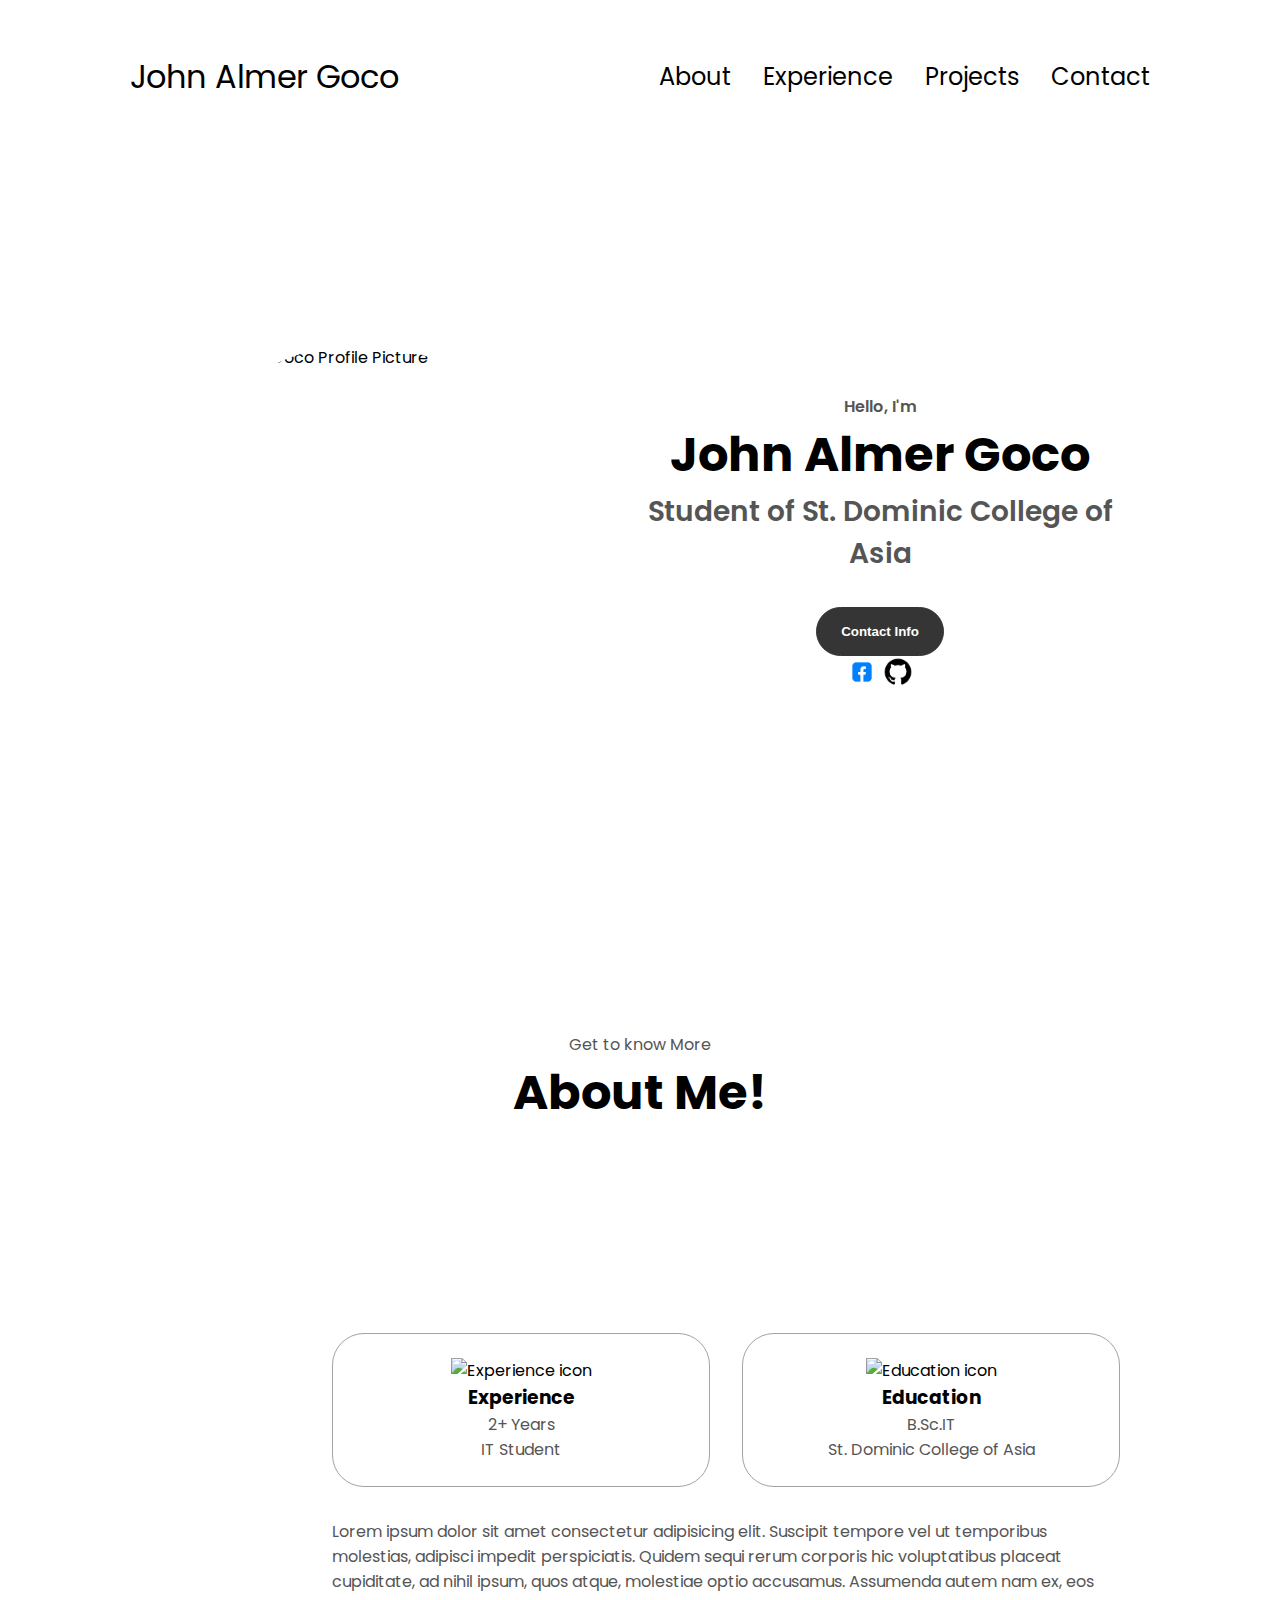
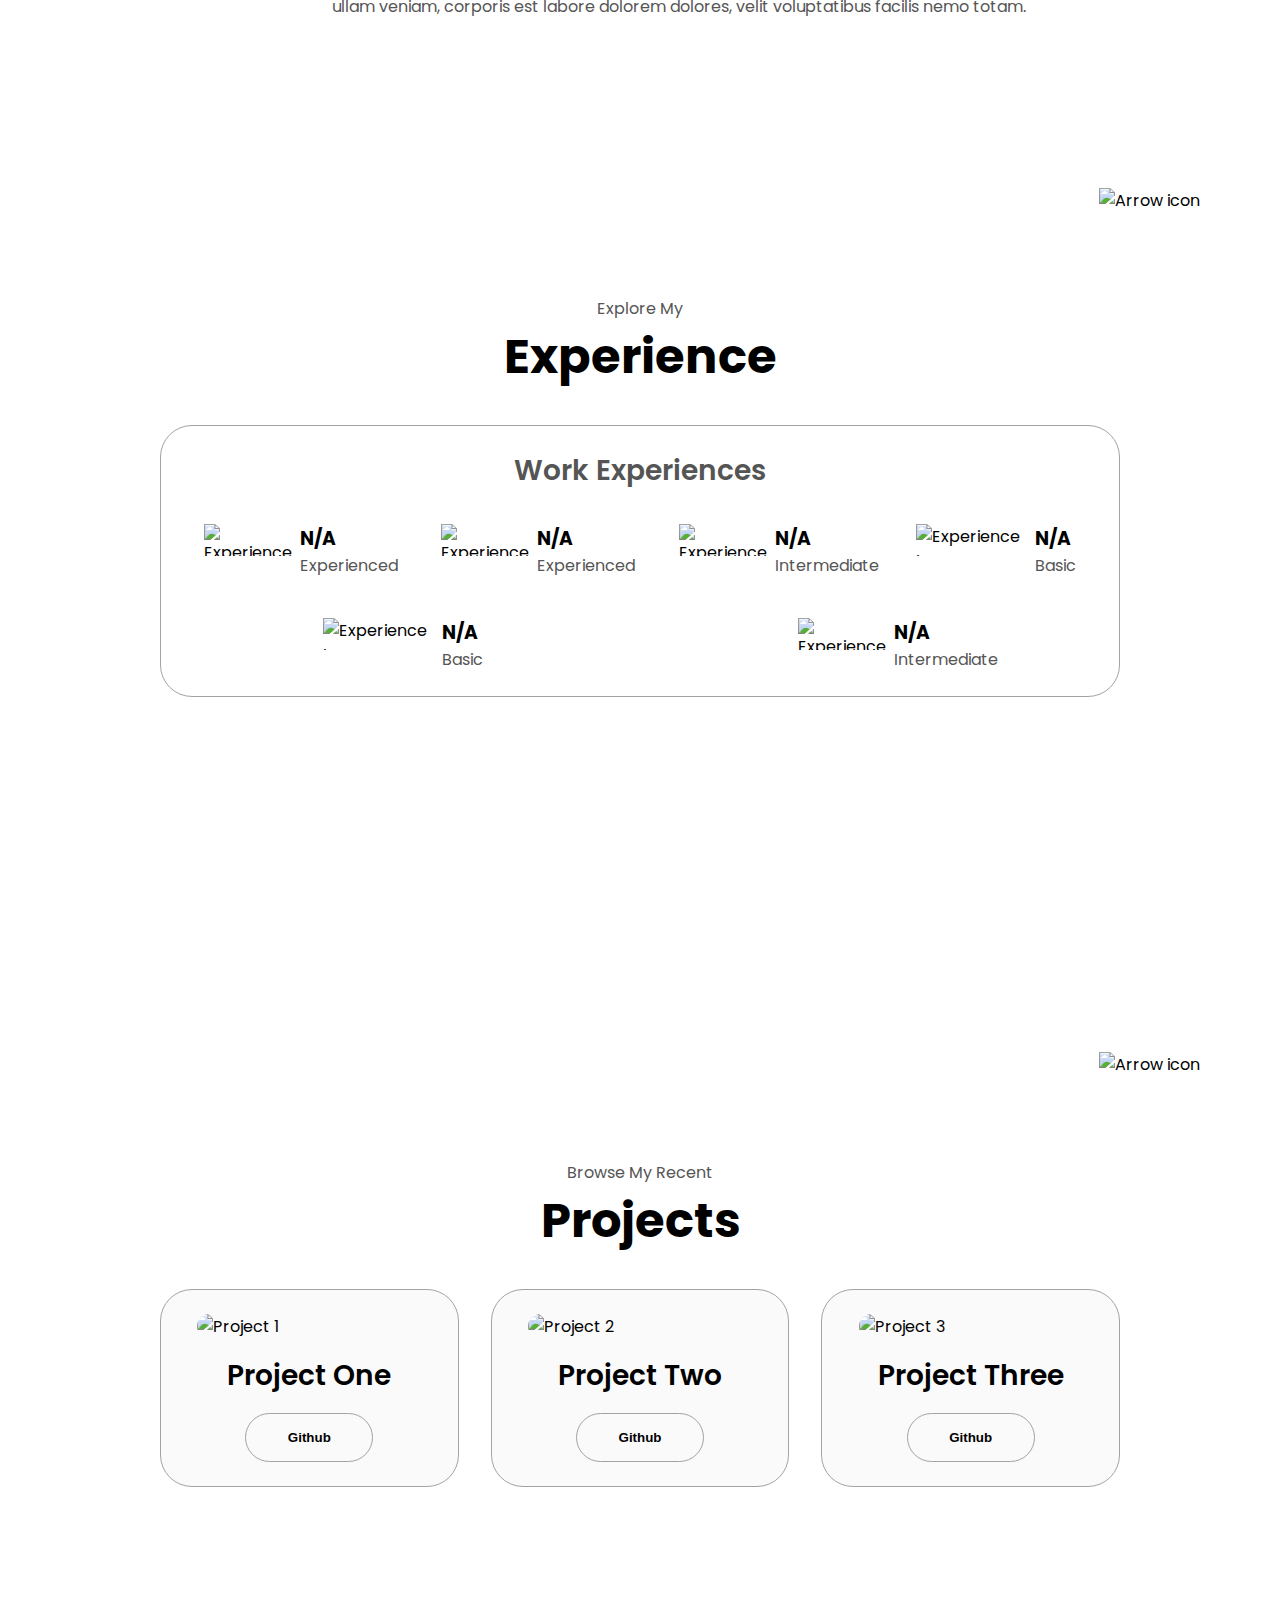
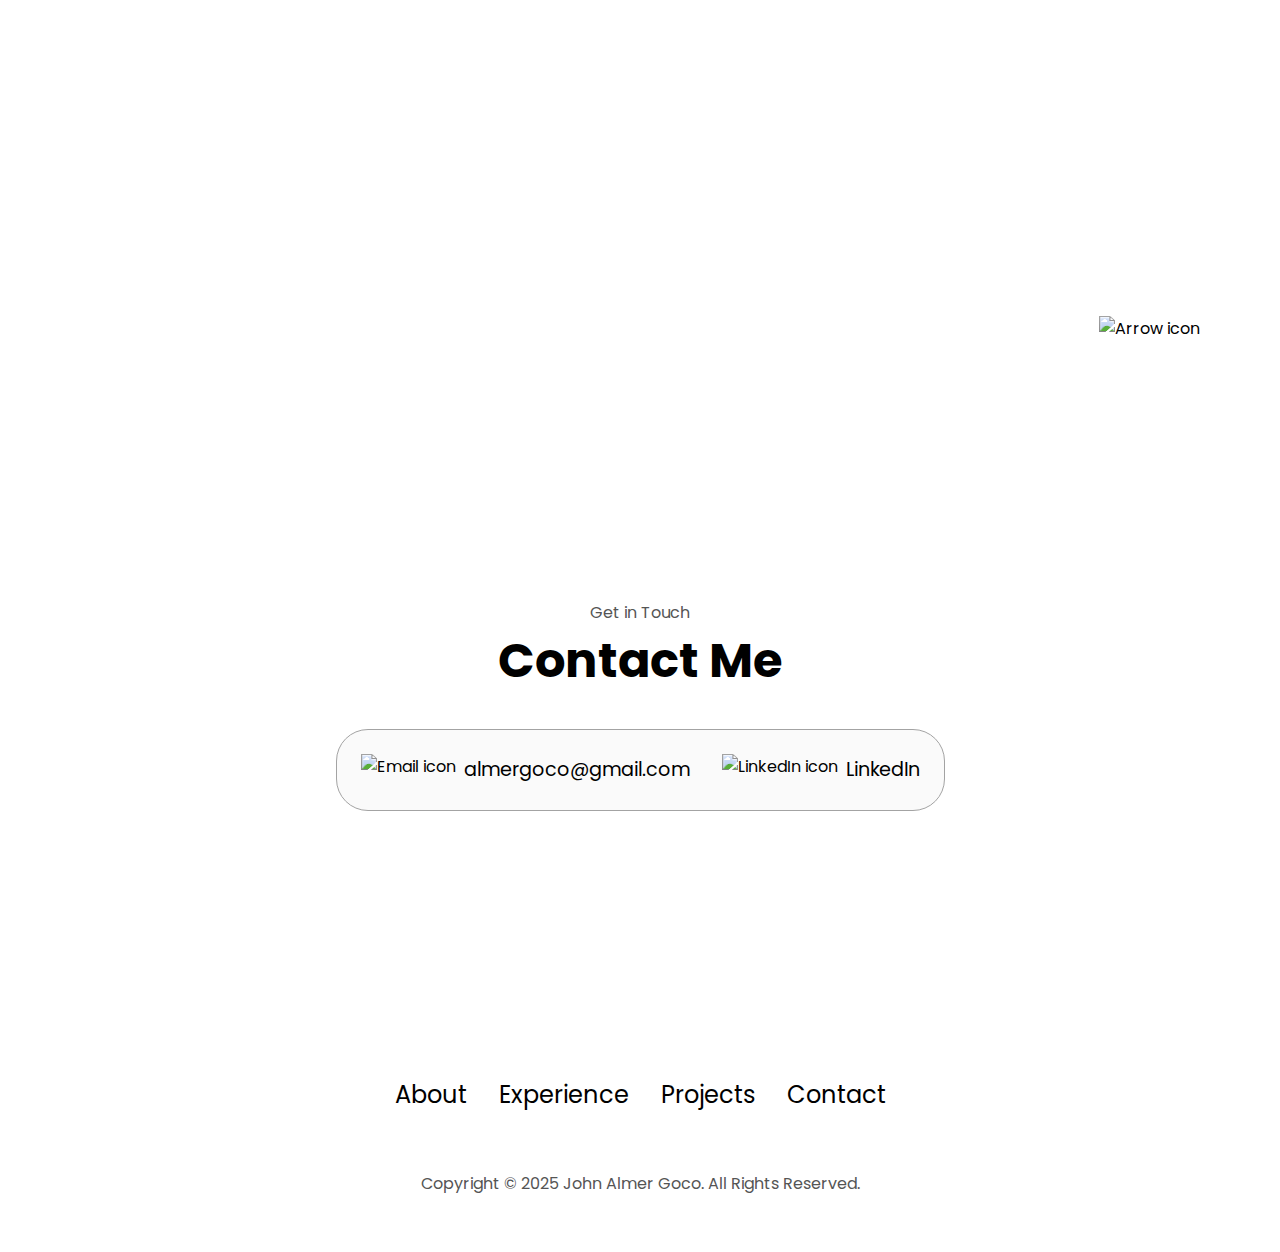
==== commit 0fad3447: "Update" ====
--- a/index.html
+++ b/index.html
@@ -48,8 +48,6 @@
             <h1 class="title">John Almer Goco</h1>
             <p class="section__text__p2">Student of St. Dominic College of Asia</p>
             <div class="btn-container">
-                <button class="btn btn-color-2" 
-                onclick="window.open('./assets/Goco-resume.pdf')">Download CV</button>
                 <button class="btn btn-color-1" 
                 onclick="window.location.href='./#contact'">Contact Info</button>
             </div>
@@ -121,7 +119,7 @@
         <div class="experience-details-container">
             <div class="about-containers">
                 <div class="details-container">
-                    <h2 class="experience-sub-title">Frontend Development</h2>
+                    <h2 class="experience-sub-title">Work Experiences</h2>
                     <div class="article-container">
                        <article>
                         <img src="./assets/experience-icon.png" 
@@ -185,52 +183,6 @@
                        </article>
                     </div>
                 </div>
-                <div class="details-container">
-                    <h2 class="experience-sub-title">Frontend Development</h2>
-                    <div class="article-container">
-                       <article>
-                        <img src="./assets/experience-icon.png" 
-                        alt="Experience icon"
-                        class="icon"
-                        />
-                        <div>
-                            <h3>N/A</h3>
-                            <p>Basic</p>
-                        </div>
-                       </article>
-                       <article>
-                        <img src="./assets/experience-icon.png" 
-                        alt="Experience icon"
-                        class="icon"
-                        />
-                        <div>
-                            <h3>N/A</h3>
-                            <p>intermediate</p>
-                        </div>
-                       </article>
-                       <article>
-                        <img src="./assets/experience-icon.png" 
-                        alt="Experience icon"
-                        class="icon"
-                        />
-                        <div>
-                            <h3>N/A</h3>
-                            <p>Intermediate</p>
-                        </div>
-                       </article>
-                       <article>
-                        <img src="./assets/experience-icon.png" 
-                        alt="Experience icon"
-                        class="icon"
-                        />
-                        <div>
-                            <h3>N/A</h3>
-                            <p>Intermediate</p>
-                        </div>
-                       </article>
-                    </div>
-                </div>
-            </div>
         </div>
         <img 
         src="./assets/down-arrow.png" 
@@ -258,12 +210,7 @@
                     >
                         Github
                     </button>
-                    <button 
-                    class="btn btn-color-2 project-btn" onclick="location
-                    .href='https://Github.com'"
-                    >
-                        Live Demo
-                    </button>
+                
                 </div>
             </div>
             <div class="details-container color-container">
@@ -280,12 +227,6 @@
                     >
                         Github
                     </button>
-                    <button 
-                    class="btn btn-color-2 project-btn" onclick="location
-                    .href='https://Github.com'"
-                    >
-                        Live Demo
-                    </button>
                 </div>
             </div>
             <div class="details-container color-container">
@@ -301,12 +242,6 @@
                     .href='https://Github.com'"
                     >
                         Github
-                    </button>
-                    <button 
-                    class="btn btn-color-2 project-btn" onclick="location
-                    .href='https://Github.com'"
-                    >
-                        Live Demo
                     </button>
                 </div>
             </div>
@@ -328,8 +263,9 @@
                 src="./assets/Mail-Icon.png" 
                 alt="Email icon"
                 class="icon contact-icon"
+                onclick="location.href= 'https://mail.google.com/mail/u/0/#chat/home'"
                 />
-                <p><a href="mailto:examplemail@gmail.com">Example@gmail.com</a>
+                <p><a href="mailto:almergoco@gmail.com">almergoco@gmail.com</a>
                 </p>
             </div>
             <div class="contact-info-container">
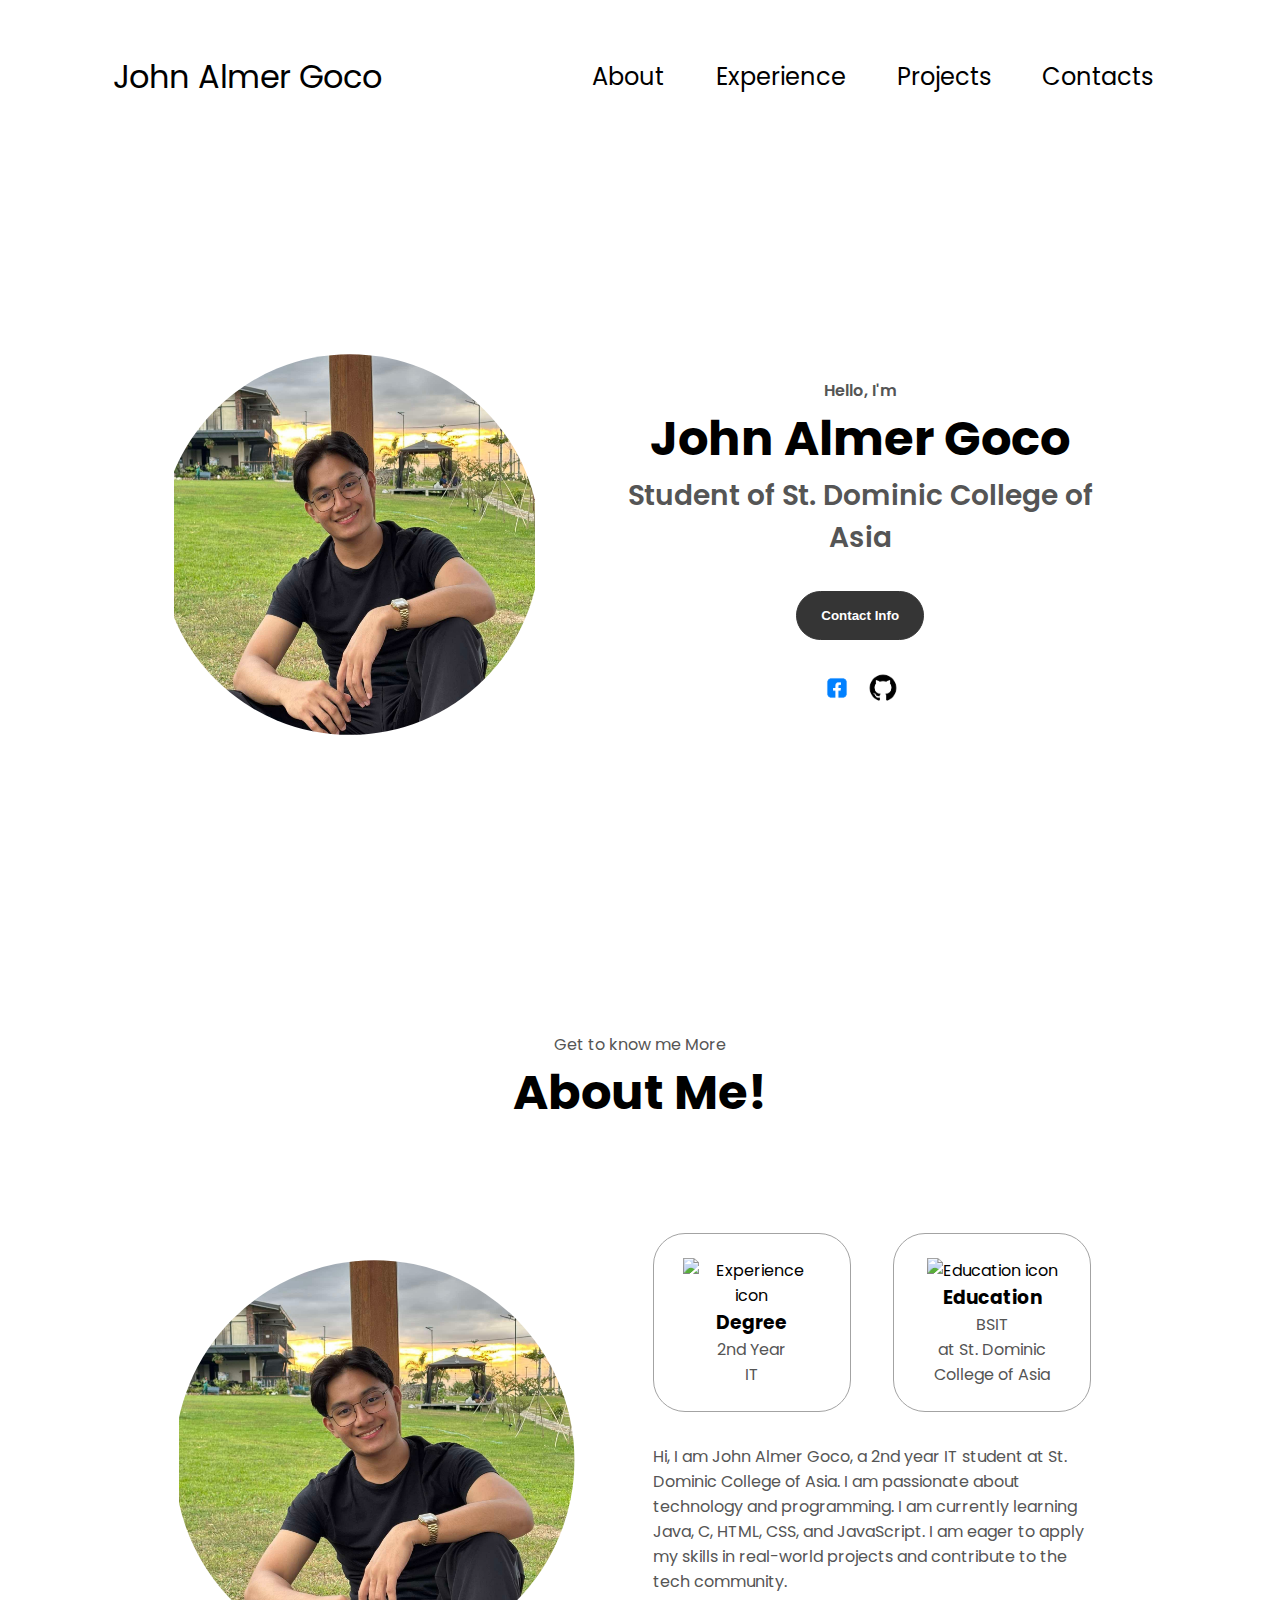
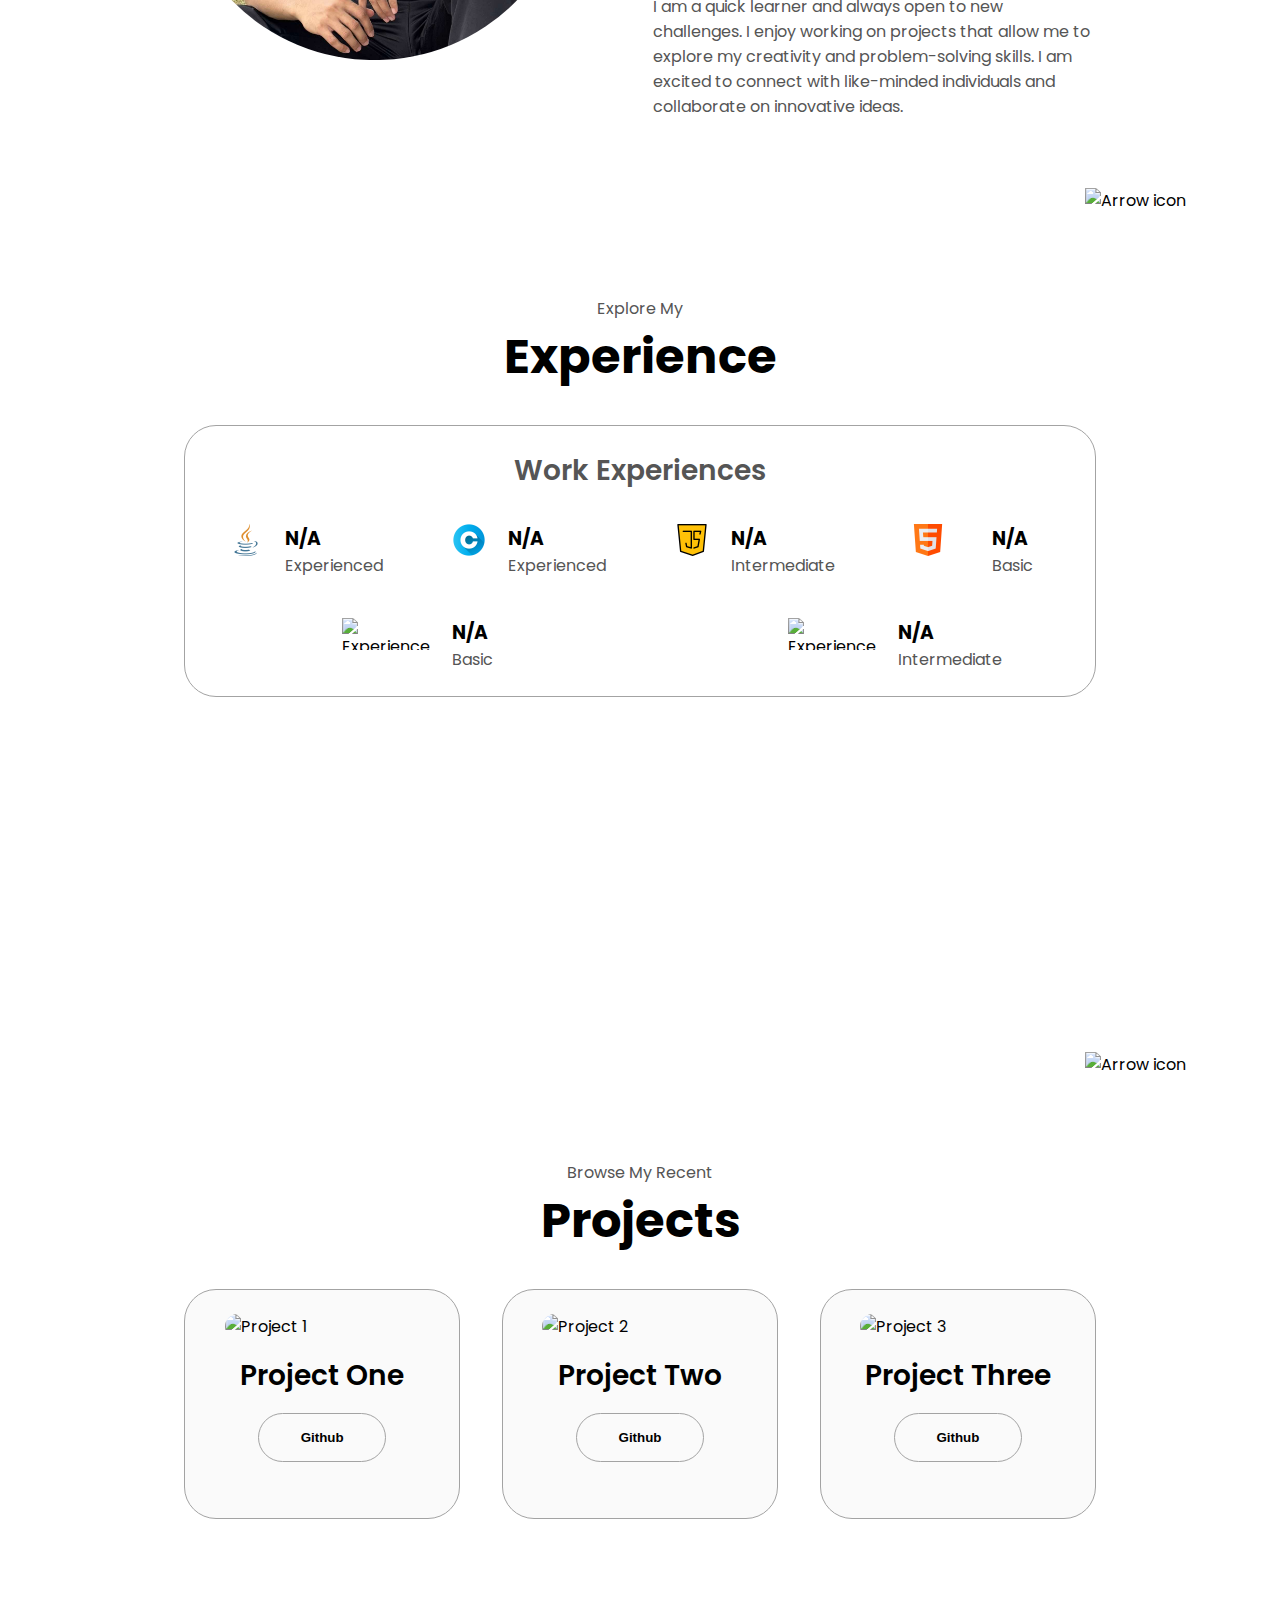
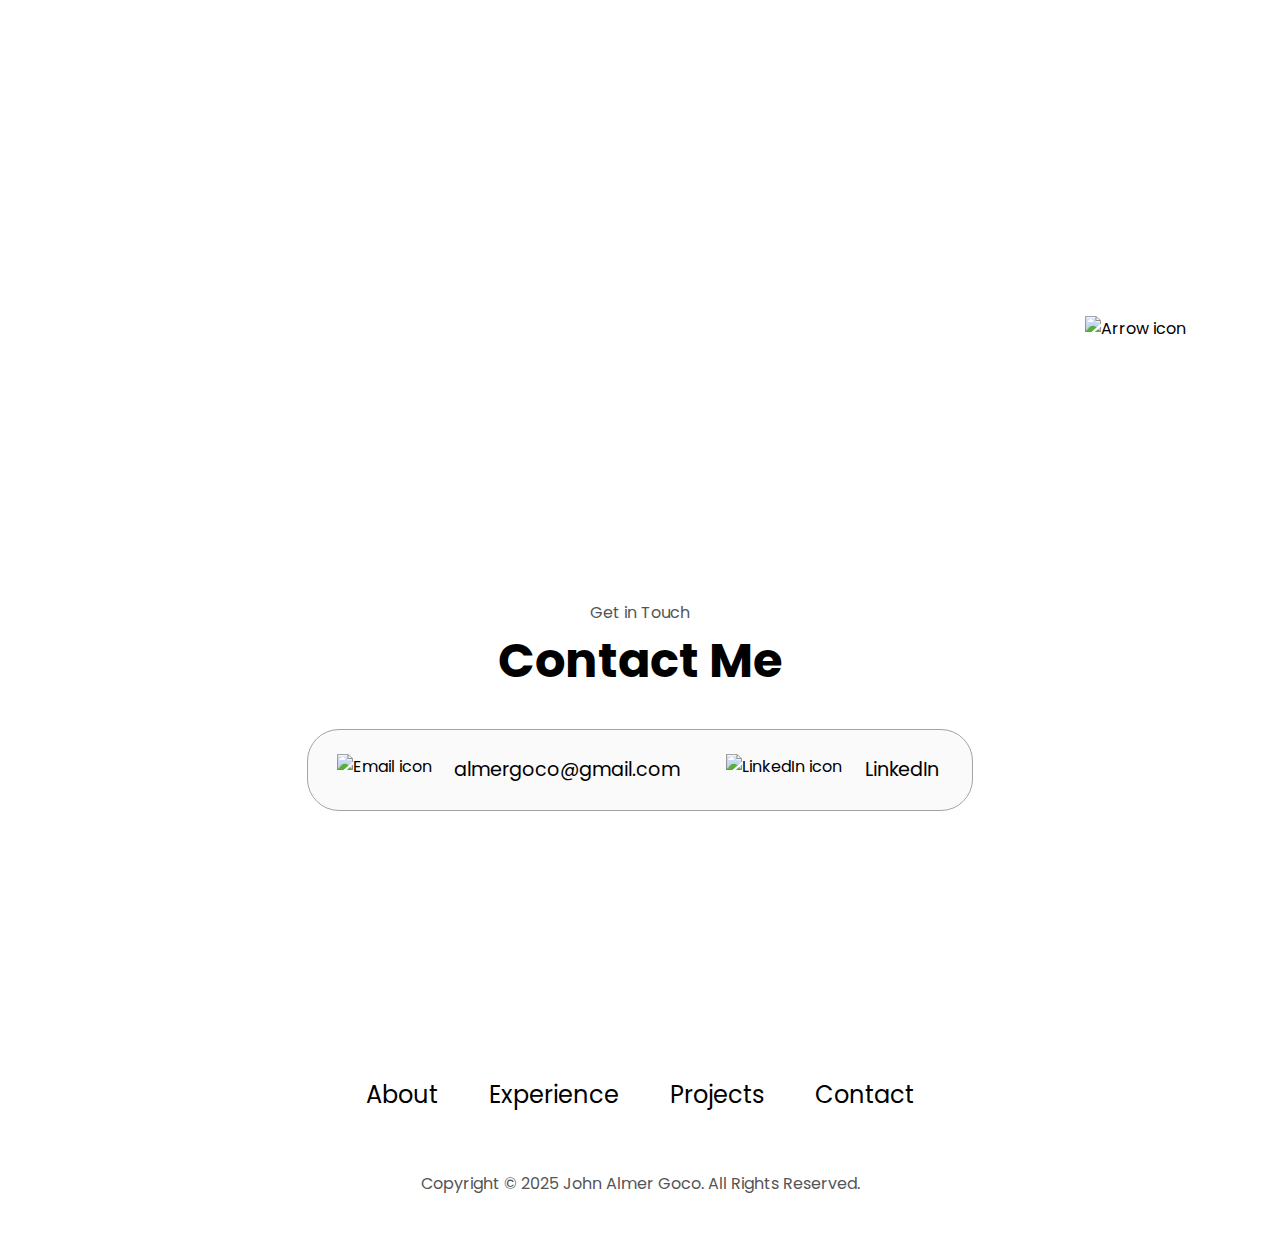
==== commit 87ecacf0: "Update" ====
--- a/index.html
+++ b/index.html
@@ -3,7 +3,7 @@
 <head>
     <meta charset="UTF-8">
     <meta name="viewport" content="width=device-width, initial-scale=1.0">
-    <title>My Portfolio</title>
+    <title>John Almer Goco</title>
     <link rel="stylesheet" href="style.css">
     <link rel="stylesheet" href="mediaqueries.css">
 </head>
@@ -15,7 +15,7 @@
                 <li><a href="#about">About</a></li>
                 <li><a href="#experience">Experience</a></li>
                 <li><a href="#projects">Projects</a></li>
-                <li><a href="#contact">Contact</a></li>
+                <li><a href="#contact">Contacts</a></li>
             </ul>
         </div>
     </nav>
@@ -39,7 +39,7 @@
     </nav>
     <section id="profile">
         <div class="section__pic-container">
-            <img src="./assets/front-pp.jpg" alt="John Almer Goco Profile Picture"
+            <img src="./assets/profile.png" alt="John Almer Goco Profile Picture"
             class="profile-pic"
             />
         </div>
@@ -71,12 +71,12 @@
         </div>
     </section>
     <section id="about">
-      <p class="section__text__p1">Get to know More</p>
+      <p class="section__text__p1">Get to know me More</p>
       <h1 class="title">About Me!</h1>
       <div class="section-container">
         <div class="section__pic-container">
           <img 
-          src="./assets/front-pp.jpg" 
+          src="./assets/profile.png" 
           alt="Profile Picture"
           class="about-pic"
           />
@@ -88,8 +88,8 @@
                     alt="Experience icon"
                     class="icon"
                     />
-                    <h3>Experience</h3>
-                    <p>2+ Years <br>IT Student</p>
+                    <h3>Degree</h3>
+                    <p>2nd Year<br>IT</p>
                 </div>
                 <div class="details-container">
                     <img src="./assets/education-icon.png" 
@@ -97,15 +97,12 @@
                     class="icon"
                     />
                     <h3>Education</h3>
-                    <p>B.Sc.IT<br>St. Dominic College of Asia</p>
+                    <p>BSIT<br>at St. Dominic College of Asia</p>
                 </div>
             </div>
             <div class="text-container">
-                <p>Lorem ipsum dolor sit amet consectetur adipisicing elit. Suscipit tempore vel ut temporibus 
-                    molestias, adipisci impedit perspiciatis. Quidem sequi rerum corporis 
-                    hic voluptatibus placeat cupiditate, ad nihil ipsum, quos atque, molestiae optio accusamus. 
-                    Assumenda autem nam ex, eos ullam veniam, corporis est labore dolorem dolores, 
-                    velit voluptatibus facilis nemo totam.
+                <p>Hi, I am John Almer Goco, a 2nd year IT student at St. Dominic College of Asia. I am passionate about technology and programming. I am currently learning Java, C, HTML, CSS, and JavaScript. I am eager to apply my skills in real-world projects and contribute to the tech community.</p>
+                <p>I am a quick learner and always open to new challenges. I enjoy working on projects that allow me to explore my creativity and problem-solving skills. I am excited to connect with like-minded individuals and collaborate on innovative ideas.</p>
                 </p>
             </div>
         </div>
@@ -122,7 +119,17 @@
                     <h2 class="experience-sub-title">Work Experiences</h2>
                     <div class="article-container">
                        <article>
-                        <img src="./assets/experience-icon.png" 
+                        <img src="./assets/java.png"
+                        alt="Experience icon"
+                        class="icon"
+                        />
+                        <div>
+                            <h3>N/A</h3>
+                            <p>Experienced</p>           
+                        </div>
+                       </article>
+                       <article>
+                        <img src="./assets/letter-c.png" 
                         alt="Experience icon"
                         class="icon"
                         />
@@ -132,17 +139,7 @@
                         </div>
                        </article>
                        <article>
-                        <img src="./assets/experience-icon.png" 
-                        alt="Experience icon"
-                        class="icon"
-                        />
-                        <div>
-                            <h3>N/A</h3>
-                            <p>Experienced</p>
-                        </div>
-                       </article>
-                       <article>
-                        <img src="./assets/experience-icon.png" 
+                        <img src="./assets/java-script.png" 
                         alt="Experience icon"
                         class="icon"
                         />
@@ -152,7 +149,7 @@
                         </div>
                        </article>
                        <article>
-                        <img src="./assets/experience-icon.png" 
+                        <img src="./assets/html.png" 
                         alt="Experience icon"
                         class="icon"
                         />
@@ -162,7 +159,7 @@
                         </div>
                        </article>
                        <article>
-                        <img src="./assets/experience-icon.png" 
+                        <img src="./assets/css.png" 
                         alt="Experience icon"
                         class="icon"
                         />
@@ -188,7 +185,7 @@
         src="./assets/down-arrow.png" 
         alt="Arrow icon" 
         class="icon arrow" 
-        onclick="location.href= './#experience'"
+        onclick="location.href= './#projects'"
         />
     </section>
     <section id="projects">
@@ -251,7 +248,7 @@
          src="./assets/down-arrow.png" 
          alt="Arrow icon" 
          class="icon arrow" 
-         onclick="location.href= './#projects'"
+         onclick="location.href= './#contact'"
          />
     </section>
     <section id="contact">
--- a/style.css
+++ b/style.css
@@ -5,6 +5,8 @@
 *{
     margin: 0;
     padding: 0;
+    margin-left: 0.3rem;
+    margin-right: 0.3rem;
 }
 
 body{
@@ -163,9 +165,9 @@
 }
 
 .profile-pic{
-    border-radius: 50%;
-    height: 400px;
-    width: 400px;
+    border-radius: 2rem;
+    max-width: 100%;            
+    height: auto; 
     border: rgb(53, 53, 53);
 }
 
@@ -229,6 +231,7 @@
     padding: 1rem;
     width: 8rem;
     border-radius: 2rem;
+    margin-bottom: 2rem;
 }
 .btn-color-1,
 .btn-color-2 {
--- a/mediaqueries.css
+++ b/mediaqueries.css
@@ -102,4 +102,6 @@
         .text-container{
             text-align: justify;
         }
+
+        
 }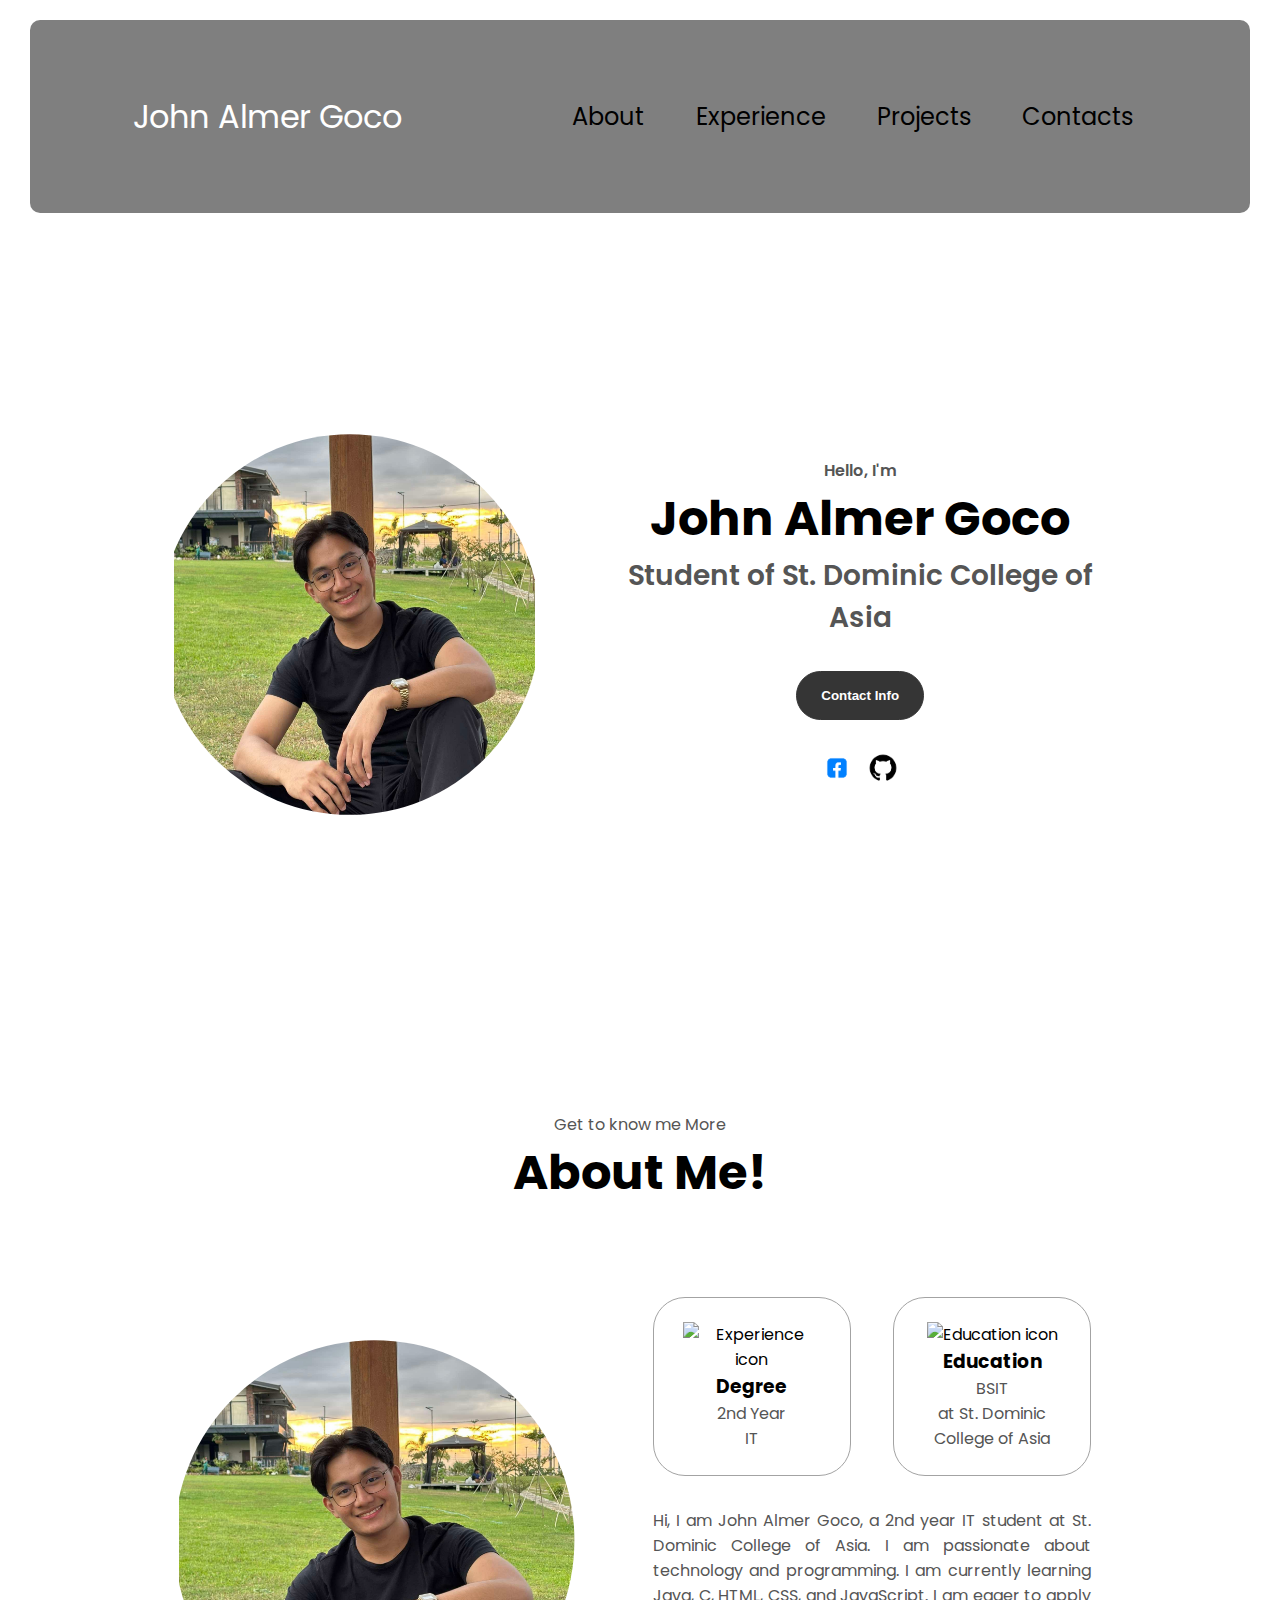
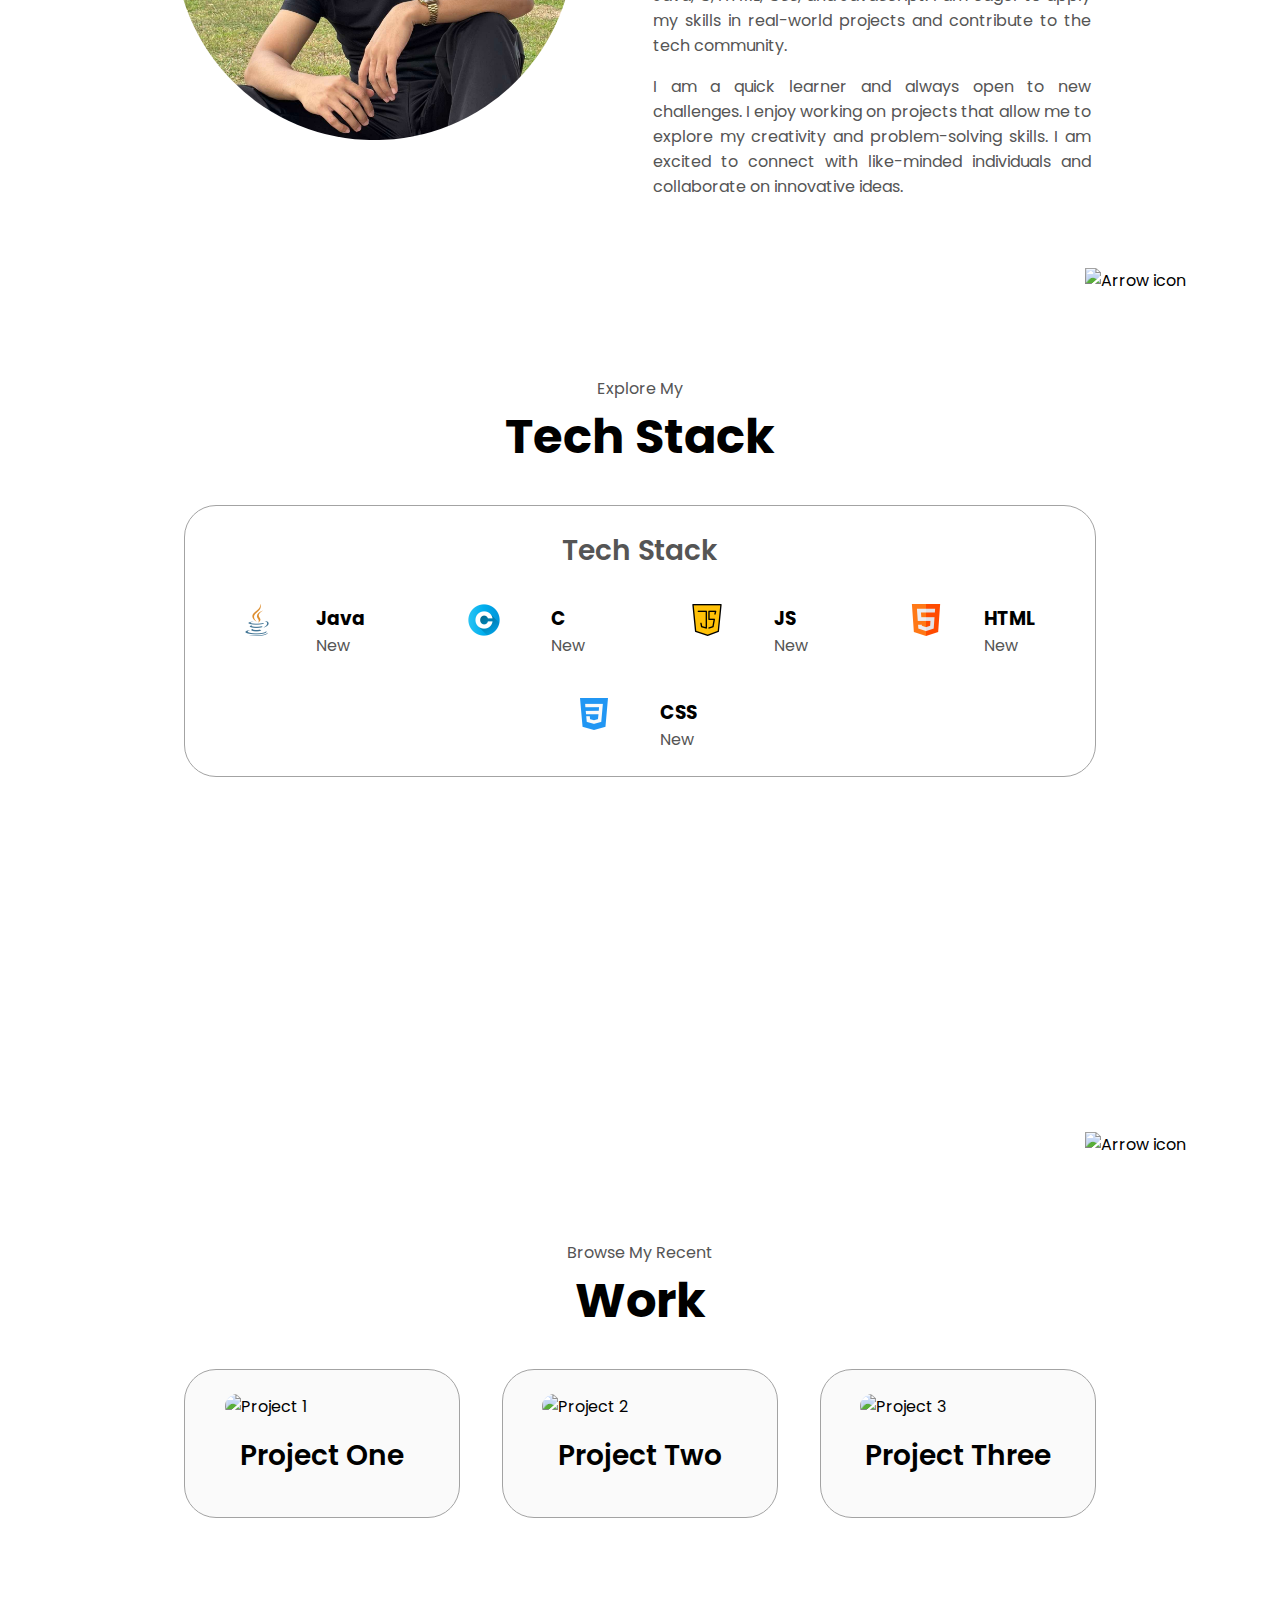
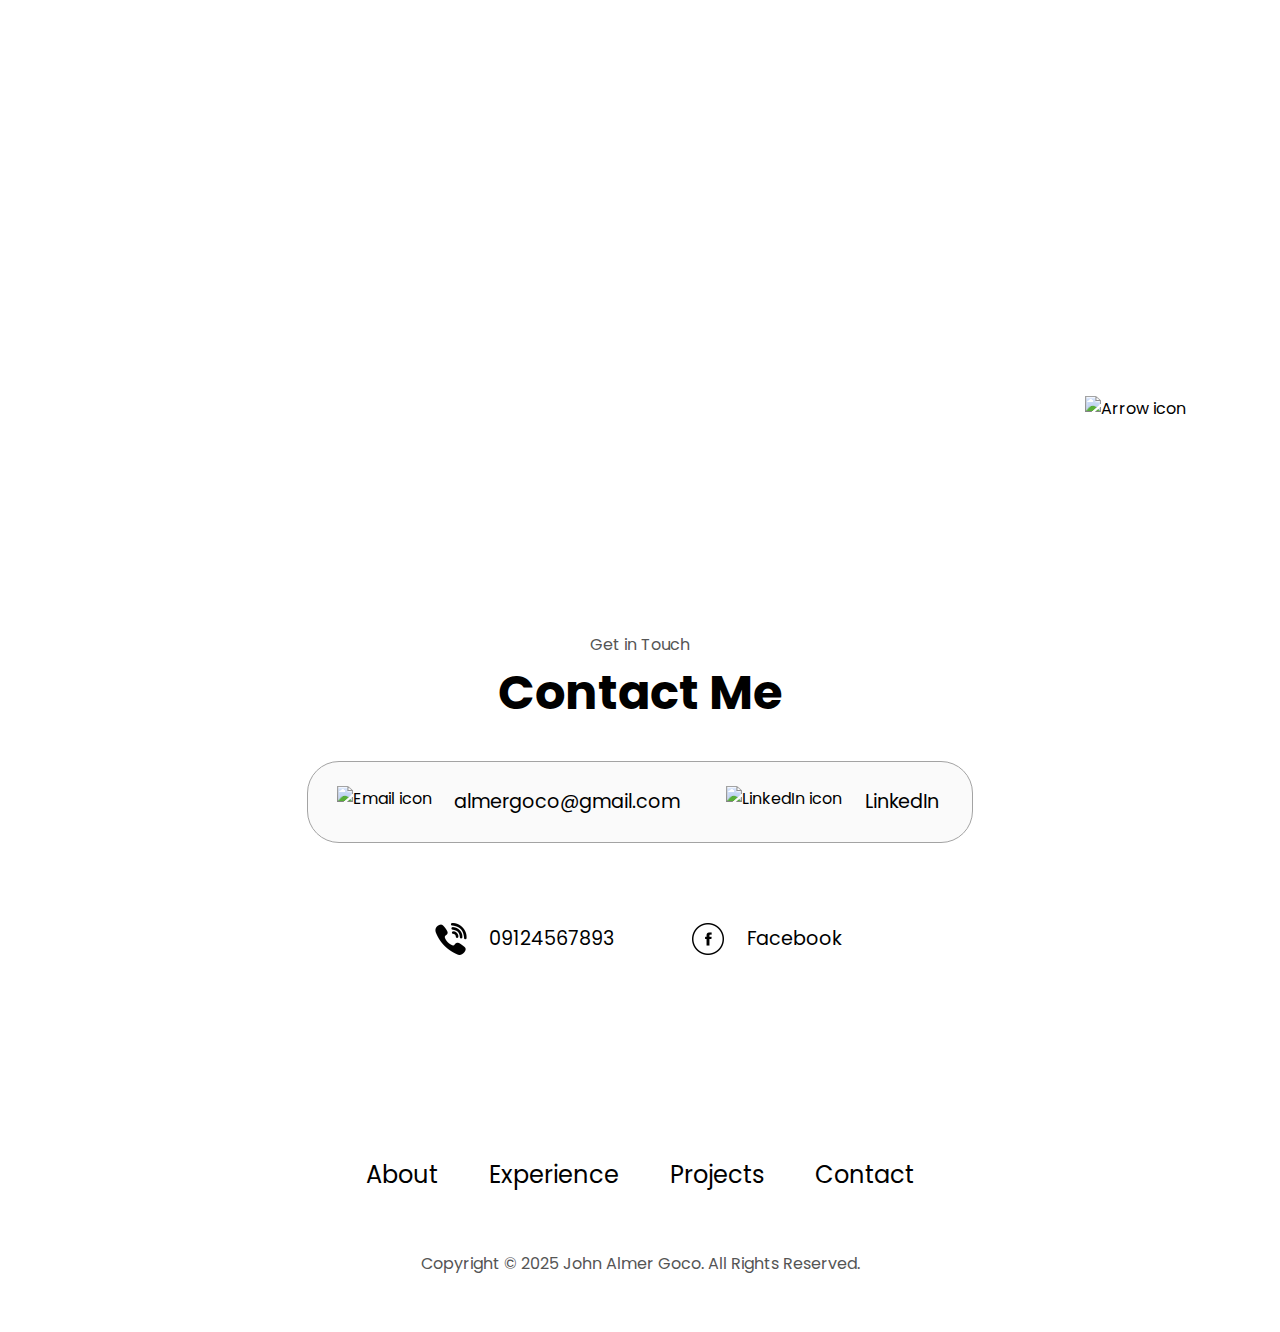
==== commit 2627100a: "Update" ====
--- a/index.html
+++ b/index.html
@@ -8,6 +8,9 @@
     <link rel="stylesheet" href="mediaqueries.css">
 </head>
 <body>
+
+    <div id="particle-js"></div>
+     <div class="main-content">
     <nav id="desktop-nav">
         <div class="logo">John Almer Goco</div>
         <div>
@@ -21,12 +24,12 @@
     </nav>
     <nav id="hamburger-nav">
         <div class="logo">John Almer Goco</div>
-        <div class="hamburger-menu"></div> 
-        <div class="hamburger-icon" onclick="toggleMenu()">
-            <span></span>
-            <span></span>
-            <span></span>
-        </div>
+            <div class="hamburger-menu"></div> 
+                 <div class="hamburger-icon" onclick="toggleMenu()">
+                  <span></span>
+                  <span></span>
+                  <span></span>
+            </div>
     </nav> 
 
     <div class="menu-links">
@@ -85,7 +88,7 @@
             <div class="about-containers">
                 <div class="details-container">
                     <img src="./assets/experience-badge.png" 
-                    alt="Experience icon"
+                    alt="Experience icon"  
                     class="icon"
                     />
                     <h3>Degree</h3>
@@ -112,11 +115,11 @@
     </section>
     <section id="experience">
         <p class="section__text__p1">Explore My</p>
-        <h1 class="title">Experience</h1>
+        <h1 class="title">Tech Stack</h1>
         <div class="experience-details-container">
             <div class="about-containers">
                 <div class="details-container">
-                    <h2 class="experience-sub-title">Work Experiences</h2>
+                    <h2 class="experience-sub-title">Tech Stack</h2>
                     <div class="article-container">
                        <article>
                         <img src="./assets/java.png"
@@ -124,8 +127,8 @@
                         class="icon"
                         />
                         <div>
-                            <h3>N/A</h3>
-                            <p>Experienced</p>           
+                            <h3>Java</h3>
+                            <p>New</p>           
                         </div>
                        </article>
                        <article>
@@ -134,8 +137,8 @@
                         class="icon"
                         />
                         <div>
-                            <h3>N/A</h3>
-                            <p>Experienced</p>
+                            <h3>C</h3>
+                            <p>New</p>
                         </div>
                        </article>
                        <article>
@@ -144,8 +147,8 @@
                         class="icon"
                         />
                         <div>
-                            <h3>N/A</h3>
-                            <p>Intermediate</p>
+                            <h3>JS</h3>
+                            <p>New</p>
                         </div>
                        </article>
                        <article>
@@ -154,31 +157,20 @@
                         class="icon"
                         />
                         <div>
-                            <h3>N/A</h3>
-                            <p>Basic</p>
-                        </div>
-                       </article>
-                       <article>
-                        <img src="./assets/css.png" 
-                        alt="Experience icon"
-                        class="icon"
-                        />
-                        <div>
-                            <h3>N/A</h3>
-                            <p>Basic</p>
-                        </div>
-                       </article>
-                       <article>
-                        <img src="./assets/experience-icon.png" 
-                        alt="Experience icon"
-                        class="icon"
-                        />
-                        <div>
-                            <h3>N/A</h3>
-                            <p>Intermediate</p>
-                        </div>
-                       </article>
-                    </div>
+                            <h3>HTML</h3>
+                            <p>New</p>
+                        </div>
+                       </article>
+                       <article>
+                        <img src="./assets/css-3 (1).png" 
+                        alt="Experience icon"
+                        class="icon"
+                        />
+                        <div>
+                            <h3>CSS</h3>
+                            <p>New</p>
+                        </div>
+                       </article>
                 </div>
         </div>
         <img 
@@ -190,7 +182,7 @@
     </section>
     <section id="projects">
          <p class="section__text__p1">Browse My Recent</p>
-         <h1 class="title">Projects</h1>
+         <h1 class="title">Work</h1>
          <div class="experience-details-container">
             <div class="about-containers">
             <div class="details-container color-container">
@@ -201,12 +193,7 @@
                 </div>
                 <h2 class="experience-sub-title project-title">Project One</h2>
                 <div class="btn-container">
-                    <button 
-                    class="btn btn-color-2 project-btn" onclick="location
-                    .href='https://Github.com'"
-                    >
-                        Github
-                    </button>
+            
                 
                 </div>
             </div>
@@ -218,12 +205,6 @@
                 </div>
                 <h2 class="experience-sub-title project-title">Project Two</h2>
                 <div class="btn-container">
-                    <button 
-                    class="btn btn-color-2 project-btn" onclick="location
-                    .href='https://Github.com'"
-                    >
-                        Github
-                    </button>
                 </div>
             </div>
             <div class="details-container color-container">
@@ -234,12 +215,6 @@
                 </div>
                 <h2 class="experience-sub-title project-title">Project Three</h2>
                 <div class="btn-container">
-                    <button 
-                    class="btn btn-color-2 project-btn" onclick="location
-                    .href='https://Github.com'"
-                    >
-                        Github
-                    </button>
                 </div>
             </div>
         </div>
@@ -272,6 +247,29 @@
                 class="icon contact-icon"
                 />
                 <p><a href="https://www.linkedin.com">LinkedIn</a>
+                </p>
+            </div>
+        </div>
+    </div>
+        <div class="contact-info-lower-container">
+            <div class="contact-info-container">
+                <img 
+                src="./assets/call.png" 
+                alt="Phone icon"
+                class="icon contact-icon"
+                onclick="location.href= 'tel:+639173123456'"
+                />
+                <p><a href="tel:+639124567893">09124567893</a>
+                </p>
+            </div>
+            <div class="contact-info-container">
+                <img 
+                src="./assets/facebook.png" 
+                alt="Facebook icon"
+                class="icon contact-icon"
+                onclick="location.href= 'https://www.facebook.com/johnalmer.goco.5'"
+                />
+                <p><a href="https://www.facebook.com/johnalmer.goco.5">Facebook</a>
                 </p>
             </div>
         </div>
--- a/style.css
+++ b/style.css
@@ -59,8 +59,29 @@
     font-size: 2rem;
 } 
 .logo:hover{
-    cursor: default
-}
+    cursor: default;
+}
+
+/* Particle js */
+
+#particles-js {
+    position: fixed;       /* Sticks to the screen */
+    width: 100%;           /* Full width */
+    height: 100%;          /* Full height */
+    top: 0;                /* Align to top */
+    left: 0;               /* Align to left */
+    z-index: 0;            /* Keep it behind the content */
+  }
+  
+  .main-content {
+    position: relative;    /* Ensure it layers on top of the particles */
+    z-index: 1;            /* Content above the background */
+    color: #fff;           /* Make sure text is visible */
+    padding: 20px;
+    background: rgba(0, 0, 0, 0.5);  /* Semi-transparent dark background */
+    margin: 20px;
+    border-radius: 10px;
+  }
 /* HAMBURGER MENU */
 
 #hamburger-nav{
@@ -316,6 +337,15 @@
     height: 400px;
     width: 400px;
     margin: auto 0;
+    clip-path: circle(50% at 50% 50%);
+}
+
+.text-container{
+    display: flex;
+    justify-content: center;
+    flex-direction: column;
+    text-align: justify;
+    gap: 1rem;
 }
 /* EXPERIENCE SECTION */
 
@@ -437,13 +467,20 @@
     
 }
 
-
-
-
-
-
-
-
-
-
-
+.icon.contact-icon:hover {
+    transform: scale(1.1);
+
+}
+
+.contact-info-lower-container{
+    display: flex;
+    justify-content: center;
+    gap: 2rem;
+    margin-top: 2rem;
+    flex-wrap: wrap;
+}
+
+
+
+
+
--- a/mediaqueries.css
+++ b/mediaqueries.css
@@ -37,7 +37,7 @@
     section{
         margin: 0.5%;
     }
-    .sectio__pic-container{
+    .section__pic-container{
         width: 275px;
         height: 275px;
         margin: 0 auto 2rem;
@@ -45,6 +45,7 @@
     .about-containers{
         margin-top: 0;
     }
+    
 }
 
 @media screen and (max-width: 600px) {
@@ -103,5 +104,10 @@
             text-align: justify;
         }
 
+        .main-content {
+            padding: 15px;
+            
+          }
+
         
 }